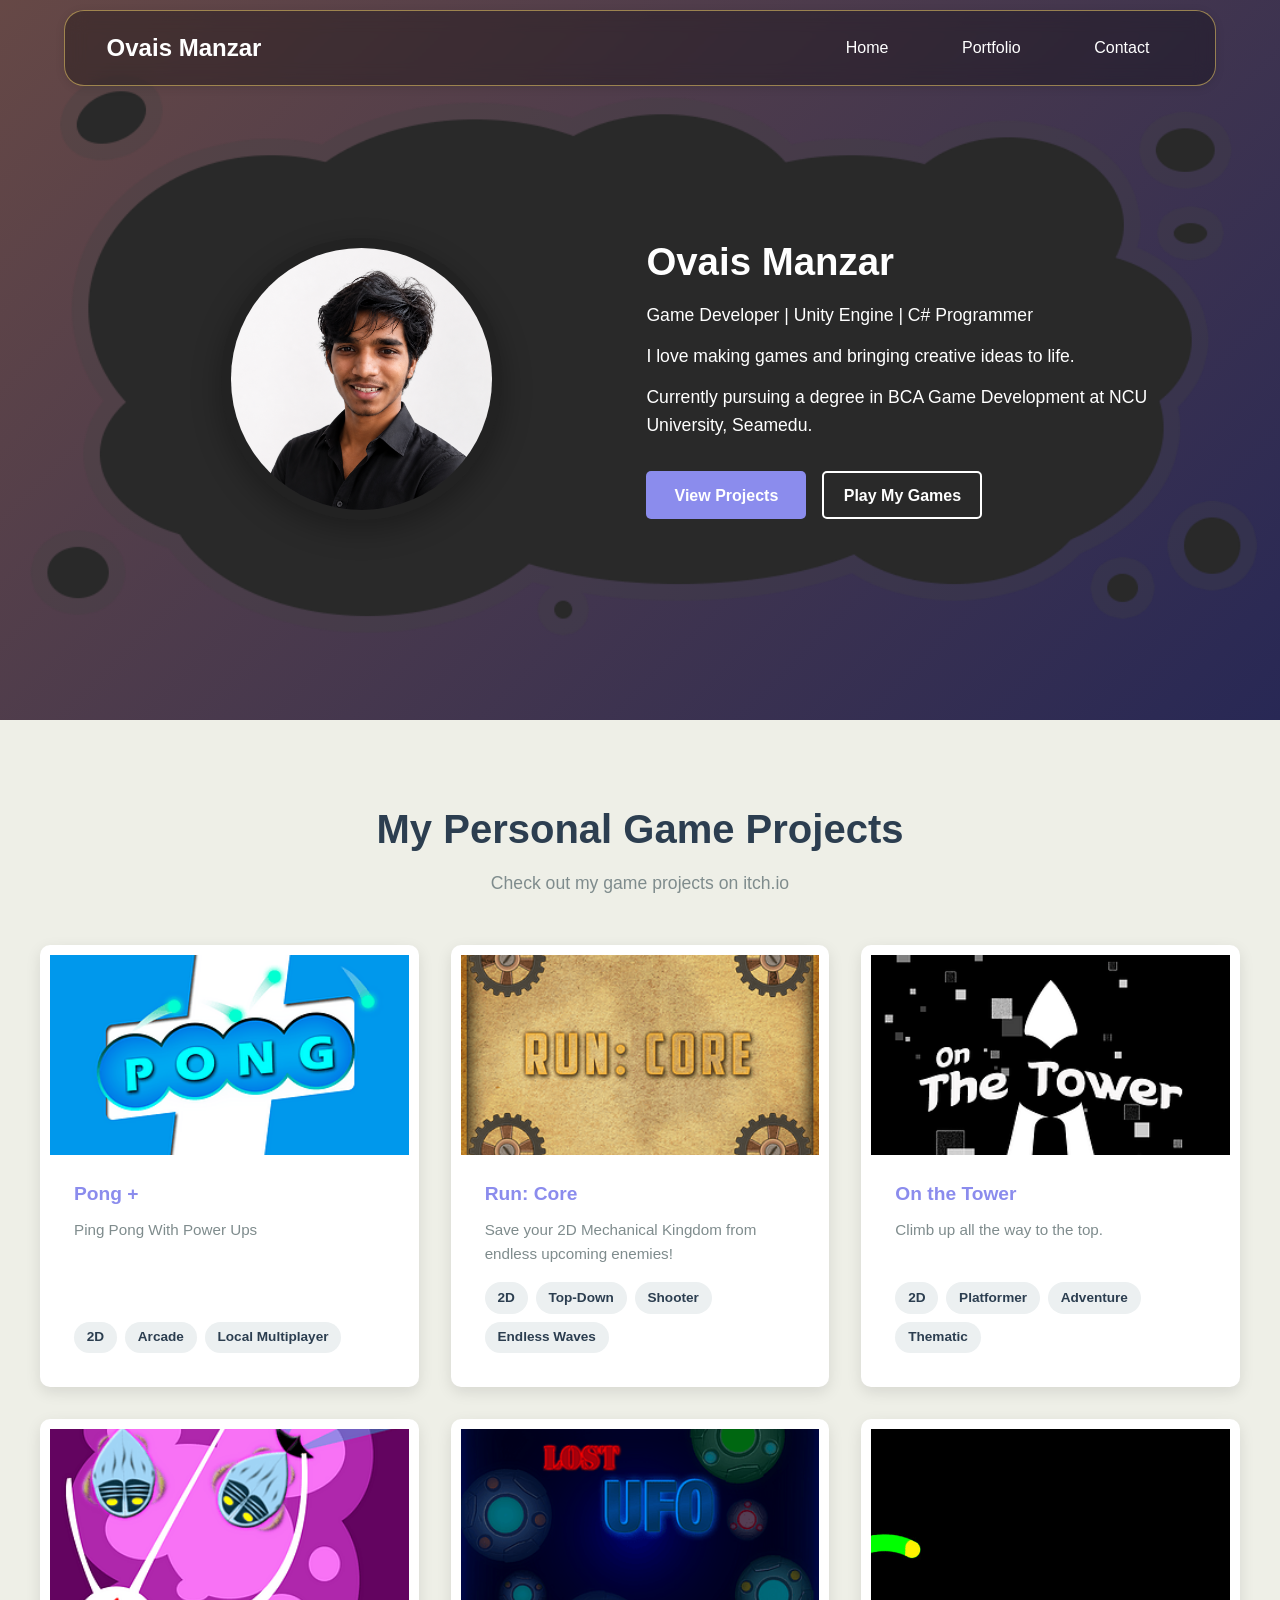
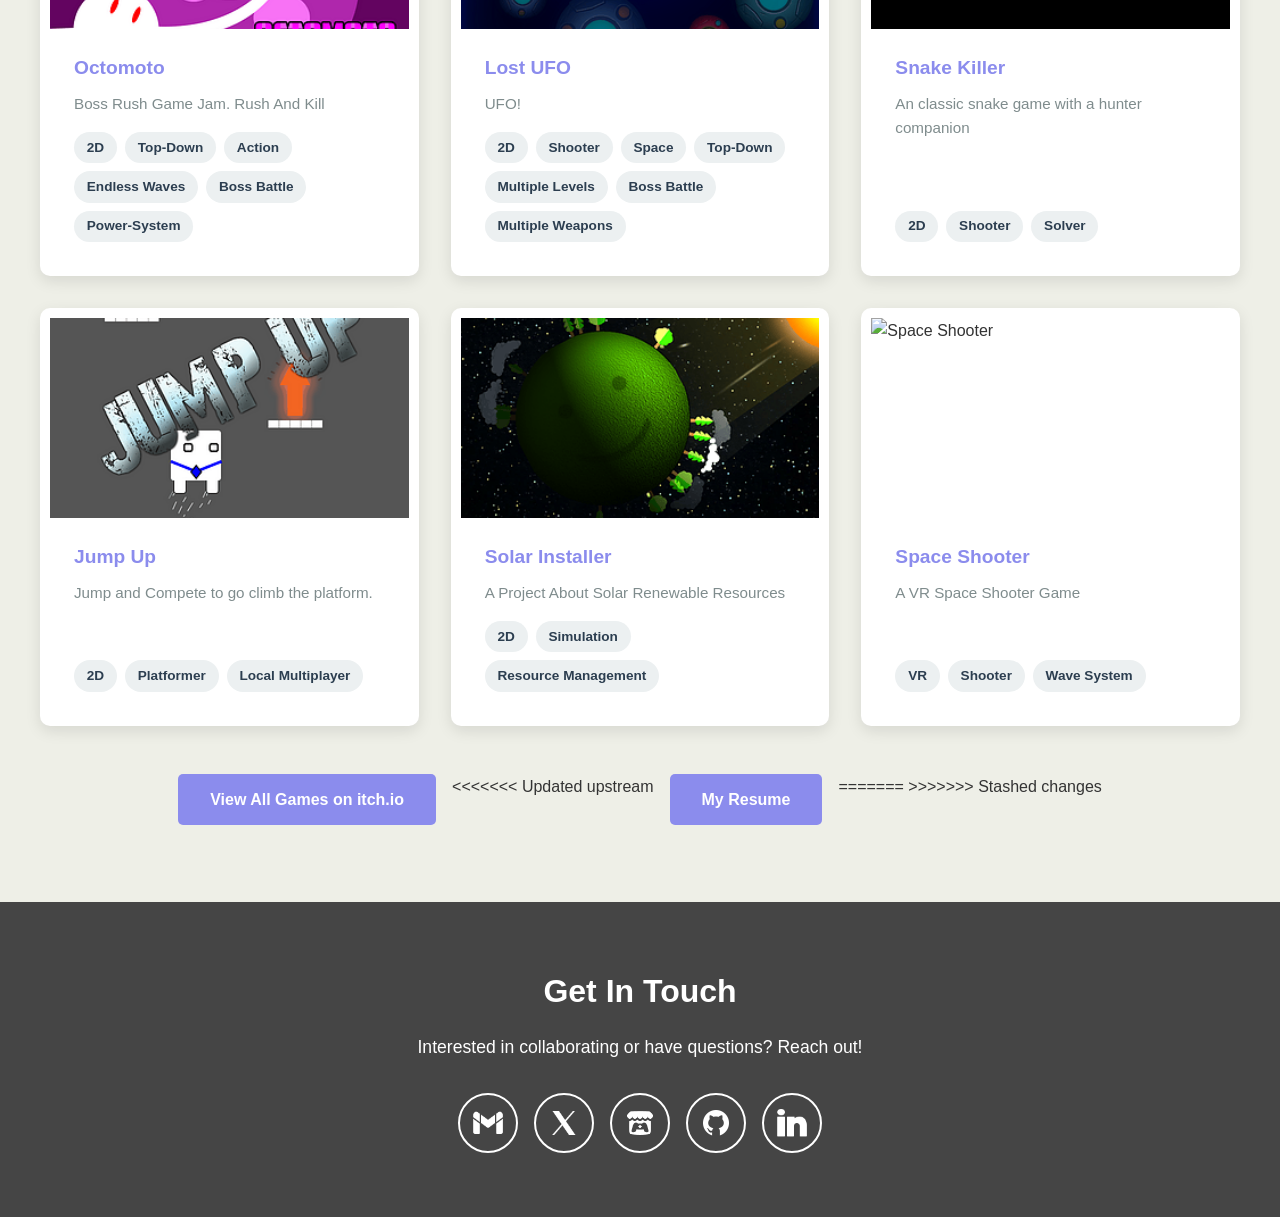
==== index.html @ 4d7078bf "Updated with september 2026" ====
<!DOCTYPE html>
<html lang="en">
<head>
    <meta charset="UTF-8">
    <meta name="viewport" content="width=device-width, initial-scale=1.0">
    <link rel="icon" type="image/x-icon" href="src/images/owl.png">
    <title>Ovais Portfolio</title>
    <link rel="stylesheet" href="src/css/style.css">
</head>
<body>
    <!-- Navigation Bar -->
    <nav class="navbar">
        <div class="navbar-container">
            <div class="logo">Ovais Manzar</div>
            <button class="hamburger" id="hamburger">
                <span></span>
                <span></span>
                <span></span>
            </button>
            <ul class="nav-menu" id="nav-menu">
                <li><a href="#hero">Home</a></li>
                <!-- <li><a href="#intro">About</a></li> -->
                <li><a href="#portfolio">Portfolio</a></li>
                <li><a href="#contact">Contact</a></li>
            </ul>
        </div>
    </nav>

    <!-- Intro Section -->
    <section id="hero" class="hero-section">
        <img src="src/images/backdrops/2.png" alt="Backdrop" class="hero-backdrop">
        <div class="intro-container">
            <div class="intro-image">
                <img src="src/images/others/ProfilePic2.png" alt="Profile Picture" width="300">
            </div>
            <div class="intro-text">
                <h1>Ovais Manzar</h1>
                    <p class="tagline">Game Developer | Unity Engine | C# Programmer</p>
                    <p>I love making games and bringing creative ideas to life.</p>
                    <p>Currently pursuing a degree in BCA Game Development at NCU University, Seamedu.</p>
                <div class="intro-buttons">
                    <a href="#portfolio" class="btn btn-primary btn-hero">View Projects</a>
                    <a href="https://blazing-game.itch.io" target="_blank" class="btn btn-secondary btn-hero">Play My Games</a>
                </div>
            </div>
        </div>
    </section>

    <!-- About Section -->
    <!-- <section id="about" class="about-section">
        <div class="about-container">
            <h2>About Me</h2>
            <p>I'm a passionate game developer with experience in Unity and C#. I enjoy creating engaging and immersive gaming experiences.</p>
        </div>
    </section> -->

    <!-- Portfolio Section -->
    <section id="portfolio" class="portfolio-section">
        <div class="portfolio-container">
            <h2>My Personal Game Projects</h2>
            <p class="portfolio-subtitle">Check out my game projects on itch.io</p>
            
            <div id="portfolio-grid" class="portfolio-grid">
                <!-- Portfolio cards will be generated by JavaScript -->
            </div>

            <div class="view-all">
                <a href="https://blazing-game.itch.io/" target="_blank" class="btn btn-primary">View All Games on itch.io</a>
<<<<<<< Updated upstream
                <a href="https://drive.google.com/uc?export=download&id=1qdZr6UEJ5san4zk3KkiTt652i65m56hF" target="_blank" class="btn btn-primary">My Resume</a>
                
=======
                <!-- <a href="https://drive.google.com/uc?export=download&id=1DZoHVmeKfsEAfbTCEkDFeS_1LPFz-hN0" target="_blank" class="btn btn-primary">My Resume</a> -->
                <!-- seriouse looking one: 1ZGjF4VwL-lo8ov6px4cC5XmLKixn3Hpw -->
                <!-- previous chill guy image: 1qdZr6UEJ5san4zk3KkiTt652i65m56hF -->
                 <!-- https://drive.google.com/file/d/1DZoHVmeKfsEAfbTCEkDFeS_1LPFz-hN0/view?usp=sharing -->
>>>>>>> Stashed changes
            </div>
           
        </div>
    </section>

    <!-- Contact Section -->
    <section id="contact" class="contact-section">
        <div class="contact-container">
            <h2>Get In Touch</h2>
            <p>Interested in collaborating or have questions? Reach out!</p>
            <div class="contact-links">
                <a href="mailto:ompwbd001@gmail.com" class="contact-btn">
                    <img src="src/images/icons/gmail-logo.png" alt="Email" class="contact-icon">
                </a>
                <a href="https://x.com/OvaisM26095" target="_blank" class="contact-btn">
                    <img src="src/images/icons/x-logo.png" alt="Twitter" class="contact-icon">
                </a>
                <a href="https://blazing-game.itch.io/" target="_blank" class="contact-btn">
                    <img src="src/images/icons/itchio-logo.png" alt="itch.io" class="contact-icon">
                </a>
                <a href="https://github.com/Ovais-Dev" target="_blank" class="contact-btn">
                    <img src="src/images/icons/github-logo.png" alt="GitHub" class="contact-icon">
                </a>
                <a href="https://www.linkedin.com/in/ovais-m-dev" target="_blank" class="contact-btn">
                    <img src="src/images/icons/linkedin-logo.png" alt="LinkedIn" class="contact-icon">
                </a>
            </div>
        </div>
    </section>

    <!-- Footer -->
    <!-- <footer class="footer">
        <p>&copy; 2026 My Portfolio. All rights reserved.</p>
    </footer> -->

    <script src="src/js/script.js"></script>
</body>
</html>
---- src/css/style.css ----
/* General Styles */
* {
    margin: 0;
    padding: 0;
    box-sizing: border-box;
}

html {
    scroll-behavior: smooth;
}

body {
    font-family: 'Segoe UI', Tahoma, Geneva, Verdana, sans-serif;
    line-height: 1.6;
    color: #333;
    background-color: #eeefe7;
    overflow-x: hidden;
}

/* Navbar */
.navbar {
    background-color: rgba(0, 0, 0, 0.3);
    backdrop-filter: blur(10px);
    padding: 0.75rem 1rem;
    position: fixed;
    top: 10px;
    width: clamp(280px, 90%, 1200px);
    left: 50%;
    transform: translateX(-50%);
    z-index: 100;
    border: 1px solid rgba(224, 191, 99, 0.596);
    border-radius: 20px;
    box-shadow: 0 2px 10px rgba(0, 0, 0, 0.1);
    transition: all 0.3s ease;
}

.navbar.light-mode {
    background-color: rgba(255, 255, 255, 0.2);
    border-color: rgba(0, 0, 0, 0.1);
}

.navbar.light-mode .logo,
.navbar.light-mode .nav-menu a {
    color: #000;
}

.navbar.light-mode .nav-menu a::after {
    background-color: #000000;
}

.navbar-container {
    max-width: 1200px;
    margin: 0 auto;
    display: flex;
    justify-content: space-between;
    align-items: center;
    padding: 0 clamp(0.5rem, 2vw, 2rem);
    gap: 1rem;
}

.logo {
    font-size: clamp(1.2rem, 3vw, 1.5rem);
    font-weight: bold;
    color: #fff;
    white-space: nowrap;
}

.nav-menu {
    display: flex;
    list-style: none;
    gap: clamp(0.5rem, 2vw, 2rem);
    flex-wrap: wrap;
    justify-content: flex-end;
    align-items: center;
}

.nav-menu a {
    color: #fff;
    text-decoration: none;
    transition: color 0.3s ease;
    font-weight: 500;
    padding: clamp(8px, 2vw, 12px) clamp(12px, 3vw, 24px);
    border-radius: 5px;
    font-size: clamp(0.85rem, 2vw, 1rem);
    min-height: 44px;
    display: flex;
    align-items: center;
    position: relative;
}

.nav-menu a::after {
    content: '';
    position: absolute;
    bottom: 0px;
    left: 50%;
    width: 0;
    height: 3px;
    background-color: #ffffff;
    transform: translateX(-50%);
    transition: width 0.3s ease;
}

.nav-menu a:hover::after {
    width: 100%;
}

/* Hamburger Menu */
.hamburger {
    display: none;
    flex-direction: column;
    cursor: pointer;
    border: none;
    background: none;
    padding: 0;
    gap: 6px;
    z-index: 101;
}

.hamburger span {
    width: 25px;
    height: 3px;
    background-color: #fff;
    border-radius: 3px;
    transition: all 0.3s ease;
}

.hamburger.active span:nth-child(1) {
    transform: rotate(45deg) translate(8px, 8px);
}

.hamburger.active span:nth-child(2) {
    opacity: 0;
}

.hamburger.active span:nth-child(3) {
    transform: rotate(-45deg) translate(7px, -7px);
}

/* Intro Section */
.hero-section {
    position: relative;
    height: clamp(600px, 80vh, 90vh);
    padding: clamp(1.5rem, 4vw, 3rem) 0;
    padding-top: clamp(5rem, 8vw, 8rem);
    background: linear-gradient(135deg, #2b0000b2 0%, #282855 100%);
    color: #fff;
    margin-top: 0;
    display: flex;
    align-items: center;
    justify-content: center;
}

.intro-container {
    position: relative;
    width: clamp(280px, 90%, 1200px);
    margin: 0 auto;
    margin-bottom: 1rem;
    display: flex;
    align-items: center;
    justify-content: space-between;
    gap: clamp(0.2rem, 1vw, 3rem);
    padding: 0 clamp(0.5rem, 2vw, 2rem);
}

.hero-backdrop {
    position: absolute;
    top: 0;
    left: 0;
    height: 100%;
    width: 100%;
    object-fit: contain;
    object-position: center;
    opacity: 1;
    z-index: 0;
    display: none;
}

.intro-image {
    position: relative;
    flex: 1;
    text-align: center;
    display: flex;
    justify-content: center;
    align-items: center;
    min-width: 0;
    
}

.intro-image img {
    width: 100%;
    aspect-ratio: 1;
    max-width: clamp(250px, 22vw, 400px);
    border-radius: 50%;
    border: clamp(5px, 2vw, 10px) solid rgba(29, 29, 29, 0.5);
    box-shadow: 0 10px 30px rgba(0, 0, 0, 0.3);
    object-fit: cover;
    object-position: center;
    
    z-index: 1;
}

.intro-text {
    flex: 1;
    position: relative;
    z-index: 1;
    min-width: 0;
}

.intro-text h1 {
    font-size: clamp(0.5rem, 3vw, 2.5rem);
    margin-bottom: clamp(0.5rem, 2vw, 1rem);
    line-height: 1.2;
}

.intro-text p {
    font-size: clamp(0.2rem, 1.5vw, 1.1rem);
    margin-bottom: clamp(0.5rem, 1vw, 1rem);
    line-height: 1.6;
}

.intro-buttons {
    display: flex;
    gap: clamp(0.5rem, 2vw, 1rem);
    margin-top: clamp(1.5rem, 4vw, 2rem);
    flex-wrap: wrap;
}

/* Buttons */
.btn {
    display: inline-block;
    padding: clamp(0.5rem, 1.5vw, 0.8rem) clamp(0.75rem, 3vw, 2rem);
    border-radius: 5px;
    text-decoration: none;
    font-weight: 600;
    transition: all 0.3s ease;
    cursor: pointer;
    border: none;
    font-size: clamp(0.75rem, 2vw, 1rem);
    min-height: 10px;
    display: inline-flex;
    align-items: center;
    justify-content: center;
    white-space: nowrap;
}
.btn-primary {
    background-color: #8B8CED;
    color: #fff;
}
.btn-hero{
    width: clamp(2rem, 15vw, 10rem);
        height: clamp(1rem, 4vw, 3rem);
}

.btn-primary:hover {
    background-color: #fff;
    color: #000000;
    transform: translateY(-2px);
    box-shadow: 0 5px 15px rgba(255, 135, 239, 0.4);
}

.btn-secondary {
    background-color: transparent;
    color: #fff;
    border: 2px solid #fff;
}

.btn-secondary:hover {
    background-color: #fff;
    color: #8B8CED;
    transform: translateY(-2px);
    box-shadow: 0 5px 15px rgba(255, 135, 239, 0.4);
}
/* About Section */
.about-section {
    padding: clamp(2rem, 5vw, 4rem) clamp(1rem, 2vw, 2rem);
    background-color: #fff;
    color: #333;
    text-align: center;
}

.about-container {
    max-width: 800px;
    margin: 0 auto;
}

.about-section h2 {
    font-size: clamp(1.5rem, 4vw, 2rem);
    margin-bottom: clamp(0.75rem, 2vw, 1rem);
}

.about-section p {
    font-size: clamp(1rem, 2.5vw, 1.1rem);
    line-height: 1.8;
}

/* Portfolio Section */
.portfolio-section {
    padding: clamp(3rem, 6vw, 6rem) clamp(1rem, 2vw, 2rem);
}

.portfolio-container {
    max-width: 1200px;
    margin: 0 auto;
}

.portfolio-section h2 {
    font-size: clamp(1.3rem, 5vw, 2.5rem);
    text-align: center;
    margin-bottom: clamp(0.25rem, 1vw, 0.5rem);
    color: #2c3e50;
}

.portfolio-subtitle {
    text-align: center;
    color: #7f8c8d;
    font-size: clamp(0.75rem, 2.5vw, 1.1rem);
    margin-bottom: clamp(1.5rem, 4vw, 3rem);
}

.portfolio-grid {
    display: grid;
    grid-template-columns: repeat(auto-fit, minmax(clamp(250px, 80vw, 280px), 1fr));
    gap: clamp(1rem, 3vw, 2rem);
    margin-bottom: clamp(1.5rem, 4vw, 3rem);
}

.portfolio-card {
    background-color: #ffffff;
    border-radius: 10px;
    overflow: hidden;
    box-shadow: 0 5px 15px rgba(0, 0, 0, 0.1);
    transition: all 0.3s ease;
    border: clamp(5px, 1.5vw, 10px) solid rgba(255, 255, 255, 0.5);
    display: flex;
    flex-direction: column;
    text-decoration: none;
    color: inherit;
    cursor: pointer;
}

.portfolio-card:hover {
    transform: translateY(-10px);
    box-shadow: 0 15px 30px rgba(0, 0, 0, 0.2);
}

.card-image {
    width: 100%;
    height: clamp(150px, 40vw, 200px);
    overflow: hidden;
}

.card-image img {
    width: 100%;
    height: 100%;
    object-fit: cover;
    transition: transform 0.3s ease;
}

.portfolio-card:hover .card-image img {
    transform: scale(1.1);
}

.card-content {
    padding: clamp(1rem, 2.5vw, 1.5rem);
    flex: 1;
    display: flex;
    flex-direction: column;
}

.card-content h3 {
    margin-bottom: clamp(0.3rem, 1vw, 0.5rem);
    font-size: clamp(0.85rem, 2.5vw, 1.2rem);
    color: #8b8ced;
}

.card-content a {
    color: inherit;
    text-decoration: none;
    font-weight: bold;
    transition: color 0.3s ease;
}

.card-content a:hover {
    color: inherit;
}

.card-content p {
    color: #7f8c8d;
    font-size: clamp(0.65rem, 2vw, 0.95rem);
    margin-bottom: clamp(0.5rem, 1.5vw, 1rem);
    flex: 1;
}

.tags-container {
    display: flex;
    flex-wrap: wrap;
    gap: clamp(0.3rem, 0.75vw, 0.5rem);
}

.game-tag {
    display: inline-block;
    background-color: #ecf0f1;
    color: #2c3e50;
    padding: clamp(0.2rem, 0.5vw, 0.3rem) clamp(0.5rem, 1.5vw, 0.8rem);
    border-radius: 20px;
    font-size: clamp(0.75rem, 1.5vw, 0.85rem);
    font-weight: 600;
    white-space: nowrap;
}

.view-all {
    text-align: center;
    display: flex;
    gap: clamp(0.5rem, 2vw, 1rem);
    justify-content: center;
    flex-wrap: wrap;
}

/* Contact Section */
.contact-section {
    padding: clamp(2rem, 5vw, 4rem) clamp(1rem, 2vw, 2rem);
    background-color: #454545;
    color: #fff;
    text-align: center;
}

.contact-container {
    max-width: 800px;
    margin: 0 auto;
}

.contact-section h2 {
    font-size: clamp(1.2rem, 4vw, 2rem);
    margin-bottom: clamp(0.75rem, 2vw, 1rem);
}

.contact-section p {
    font-size: clamp(0.8rem, 2.5vw, 1.1rem);
    margin-bottom: clamp(1rem, 3vw, 2rem);
}

.contact-links {
    display: flex;
    justify-content: center;
    gap: clamp(0.75rem, 2vw, 1rem);
    flex-wrap: wrap;
}

.contact-btn {
    display: inline-flex;
    align-items: center;
    justify-content: center;
    width: clamp(50px, 12vw, 60px);
    height: clamp(50px, 12vw, 60px);
    background-color: transparent;
    border: 2px solid #fff;
    color: #fff;
    text-decoration: none;
    border-radius: 50%;
    font-weight: 600;
    transition: all 0.3s ease;
    min-width: 50px;
    min-height: 50px;
}

.contact-icon {
    width: clamp(24px, 6vw, 32px);
    height: clamp(24px, 6vw, 32px);
    filter: brightness(0) saturate(100%) invert(1);
}

.contact-btn:hover {
    background-color: #fff;
    transform: translateY(-2px);
    box-shadow: 0 5px 15px rgba(255, 255, 255, 0.4);
}

.contact-btn:hover .contact-icon {
    filter: brightness(0) saturate(100%);
}

/* Footer */
.footer {
    background-color: #1a252f;
    color: #95a5a6;
    text-align: center;
    padding: clamp(1.5rem, 3vw, 2rem);
    font-size: clamp(0.8rem, 1.5vw, 0.9rem);
}

/* Responsive Design - Mobile First Approach */

/* Extra Small Devices (320px - 479px) */
@media (max-width: 479px) {
    .navbar {
        top: 5px;
    }

    .hamburger {
        display: flex;
    }

    .nav-menu {
        display: none;
        position: fixed;
        left: 0;
        top: 0;
        width: 100%;
        height: 50vh;
        background-color: rgba(0, 0, 0, 0.4);
        backdrop-filter: blur(10px);
        flex-direction: column;
        gap: 0;
        padding: 80px 1rem 80px 1rem;
        transform: translateX(-120%);
        transition: transform 0.3s ease;
        z-index: 100;
        list-style: none;
        justify-content: flex-start;
        overflow-y: auto;

         backdrop-filter: blur(10px);
        border-radius: 30px;
        box-shadow: 0px 0px 15px rgba(255, 255, 255, 0.5);
    }

    .nav-menu.active {
        display: flex;
        transform: translateX(0);
    }

    .nav-menu li {
        margin: 0.5rem 0;
    }

    .nav-menu a {
        padding: 1rem 1.5rem;
        font-size: 1.1rem;
        border-radius: 5px;
        border-bottom: none;
        min-height: auto;
        display: block;
        color: #fff;
    }

    .nav-menu a::after {
        content: '';
        position: absolute;
        bottom: -2px;
        left: 1.5rem;
        width: 0;
        height: 2px;
        background-color: #8B8CED;
        transform: none;
        transition: width 0.3s ease;
    }

    /* .nav-menu a:hover {
        background-color: rgba(139, 140, 237, 0.1);
    } */
    
   .navbar.light-mode .hamburger span {
        background-color: #000000;
    }
    
    .navbar.light-mode .nav-menu{
        backdrop-filter: blur(10px);

        background-color: rgba(255, 255, 255, 0.4);
        border-color: rgba(255, 255, 255, 0.1);

        border-radius: 30px;
        box-shadow: 0px 0px 15px rgba(0, 0, 0, 0.5);
    }

    .navbar.light-mode .log{
        color: #000000;
    }
    .navbar.light-mode .nav-menu a {
        color: white;
    }

    .navbar.light-mode .nav-menu a::after {
        background-color: #ffffff;
    }

    .intro-container {
        flex-direction: column;
        gap: 1rem;
        padding: 1rem 0;
    }

    .intro-image img {
        width: clamp(20vw, 60vw, 70vw);
    }

    .intro-text h1 {
        margin-top: 1rem;
    }

    .intro-buttons {
        flex-direction: column;
        gap: 0.75rem;
        width: 100%;
    }
    .intro-text h1 {
        font-size: clamp(2rem, 10vw, 15rem);
        margin-bottom: clamp(0.5rem, 2vw, 1rem);
        line-height: 1.2;
    }

    .intro-text p {
        font-size: clamp(1.25rem, 3vw, 3rem);
        margin-bottom: clamp(0.5rem, 2vw, 2rem);
        line-height: 1.6;
    }

    .btn {
        width: 100%;
    }
    .btn-hero{
        width: clamp(8rem, 90vw, 50vw);
        height: clamp(2.5rem, 5vh, 20vh);
        font-size: medium;
    }
    .portfolio-grid {
        grid-template-columns: 1fr;
        gap: 1rem;
    }

    .contact-links {
        gap: 0.5rem;
    }

    .view-all {
        flex-direction: column;
        gap: 0.5rem;
    }

    .view-all .btn {
        width: 100%;
    }
}

/* Small Devices (480px - 767px) */
@media (min-width: 480px) and (max-width: 767px) {
    .hamburger {
        display: flex;
    }

   

    .nav-menu {
        display: none;
        position: fixed;
        left: 0;
        top: 0;
        width: 100%;
        height: 98vh;
        background-color: rgba(0, 0, 0, 0.5);
        backdrop-filter: blur(10px);
        flex-direction: column;
        gap: 0;
        padding: 80px 1rem 2rem 1rem;
        transform: translateX(-100%);
        transition: transform 0.3s ease;
        z-index: 100;
        list-style: none;
        justify-content: flex-start;
        overflow-y: auto;

         backdrop-filter: blur(10px);
        border-radius: 30px;
        box-shadow: 0px 0px 15px rgba(255, 255, 255, 0.5);
    }

    .nav-menu.active {
        display: block;
        transform: translateX(0);
    }

    .nav-menu li {
        margin: 0.5rem 0;
    }

    .nav-menu a {
        padding: 1.2rem 1.5rem;
        font-size: 1.1rem;
        border-radius: 5px;
        border-bottom: none;
        min-height: auto;
        display: block;
        color: #fff;
    }

    .nav-menu a::after {
        content: '';
        position: absolute;
        bottom: -2px;
        left: 1.5rem;
        width: 0;
        height: 2px;
        background-color: #8B8CED;
        transform: none;
        transition: width 0.3s ease;
    }

    /* .nav-menu a:hover {
        background-color: rgba(139, 140, 237, 0.1);
    } */
    .navbar.light-mode .hamburger span {
        background-color: #000000;
    }
    .navbar.light-mode .nav-menu{
        backdrop-filter: blur(10px);
        background-color: rgba(255, 255, 255, 0.4);
        border-color: rgba(255, 255, 255, 0.1);

        border-radius: 30px;
        box-shadow: 0px 0px 15px rgba(0, 0, 0, 0.5);
    }

    .navbar.light-mode .logo{
        color: #000000;
    }
    .navbar.light-mode .nav-menu a {
        color: rgb(0, 0, 0);
    }
    .navbar.light-mode .nav-menu a::after {
        background-color: #000000;
    }
    .intro-text h1 {
        font-size: clamp(2rem, 8vw, 10rem);
        margin-bottom: clamp(0.5rem, 2vw, 1rem);
        line-height: 1.2;
    }

    .intro-text p {
        font-size: clamp(1.25rem, 3vw, 3rem);
        margin-bottom: clamp(0.5rem, 2vw, 2rem);
        line-height: 1.6;
    }
    .hero-section {
        min-height: 75vh;
    }
    
    .intro-container {
        flex-direction: column;
        gap: 1.5rem;
    }

    .intro-image img {
        width: clamp(20vw, 60vw, 70vw);
        aspect-ratio: 1;
    }

    .intro-buttons {
        flex-direction: column;
        width: 100%;
    }

    .btn {
        width: 100%;
    }

    .btn-hero{
        width: clamp(8rem, 10vw, 10rem);
        height: clamp(2.5rem, 5vw, 5rem);
    }
    .portfolio-grid {
        grid-template-columns: 1fr;
        gap: 1.5rem;
    }

    .contact-links {
        flex-direction: column;
    }

    .contact-btn {
        width: 100%;
        border-radius: 5px;
    }

    .view-all {
        flex-direction: column;
        gap: 0.75rem;
    }

    .view-all .btn {
        width: 100%;
    }
}

/* Tablets (768px - 1023px) */
@media (min-width: 768px) and (max-width: 1023px) {
    .hero-backdrop {
        display: block;
    }

    .intro-container {
        gap: 2rem;
    }

    .portfolio-grid {
        grid-template-columns: repeat(2, 1fr);
    }

    .intro-buttons {
        flex-direction: column;
        width: 100%;
    }

    .btn {
        width: 100%;
    }
    .btn-hero{
        width: clamp(8rem, 10vw, 10rem);
        height: clamp(2.5rem, 5vw, 5rem);
    }
    .contact-links {
        flex-wrap: wrap;
    }

    .view-all {
        flex-direction: column;
        gap: 0.75rem;
    }

    .view-all .btn {
        width: auto;
        min-width: 200px;
    }
}

/* Desktops and Large Screens (1024px+) */
@media (min-width: 1024px) {
    .hero-backdrop {
        display: block;
    }

    .intro-buttons {
        flex-direction: row;
    }

    .portfolio-grid {
        grid-template-columns: repeat(3, 1fr);
    }

    .view-all {
        flex-direction: row;
    }

    .contact-links {
        gap: 1rem;
    }
}
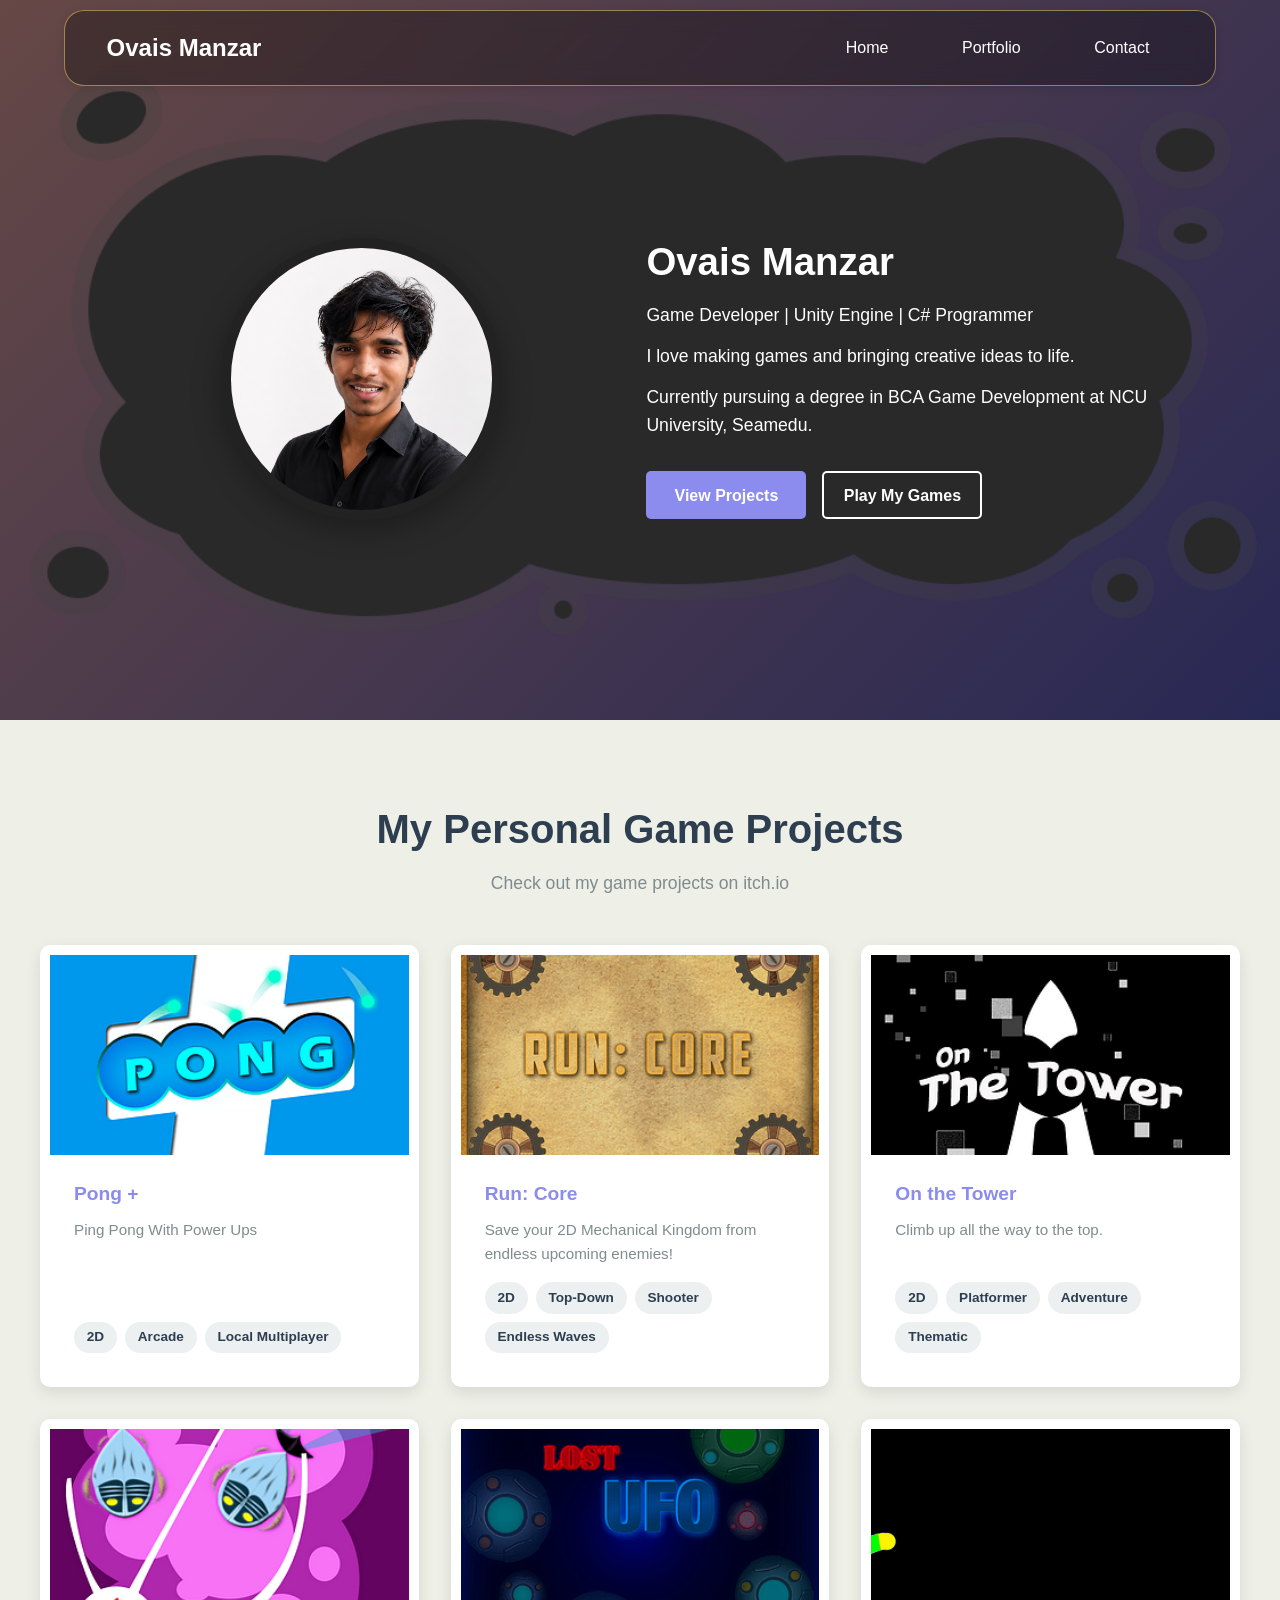
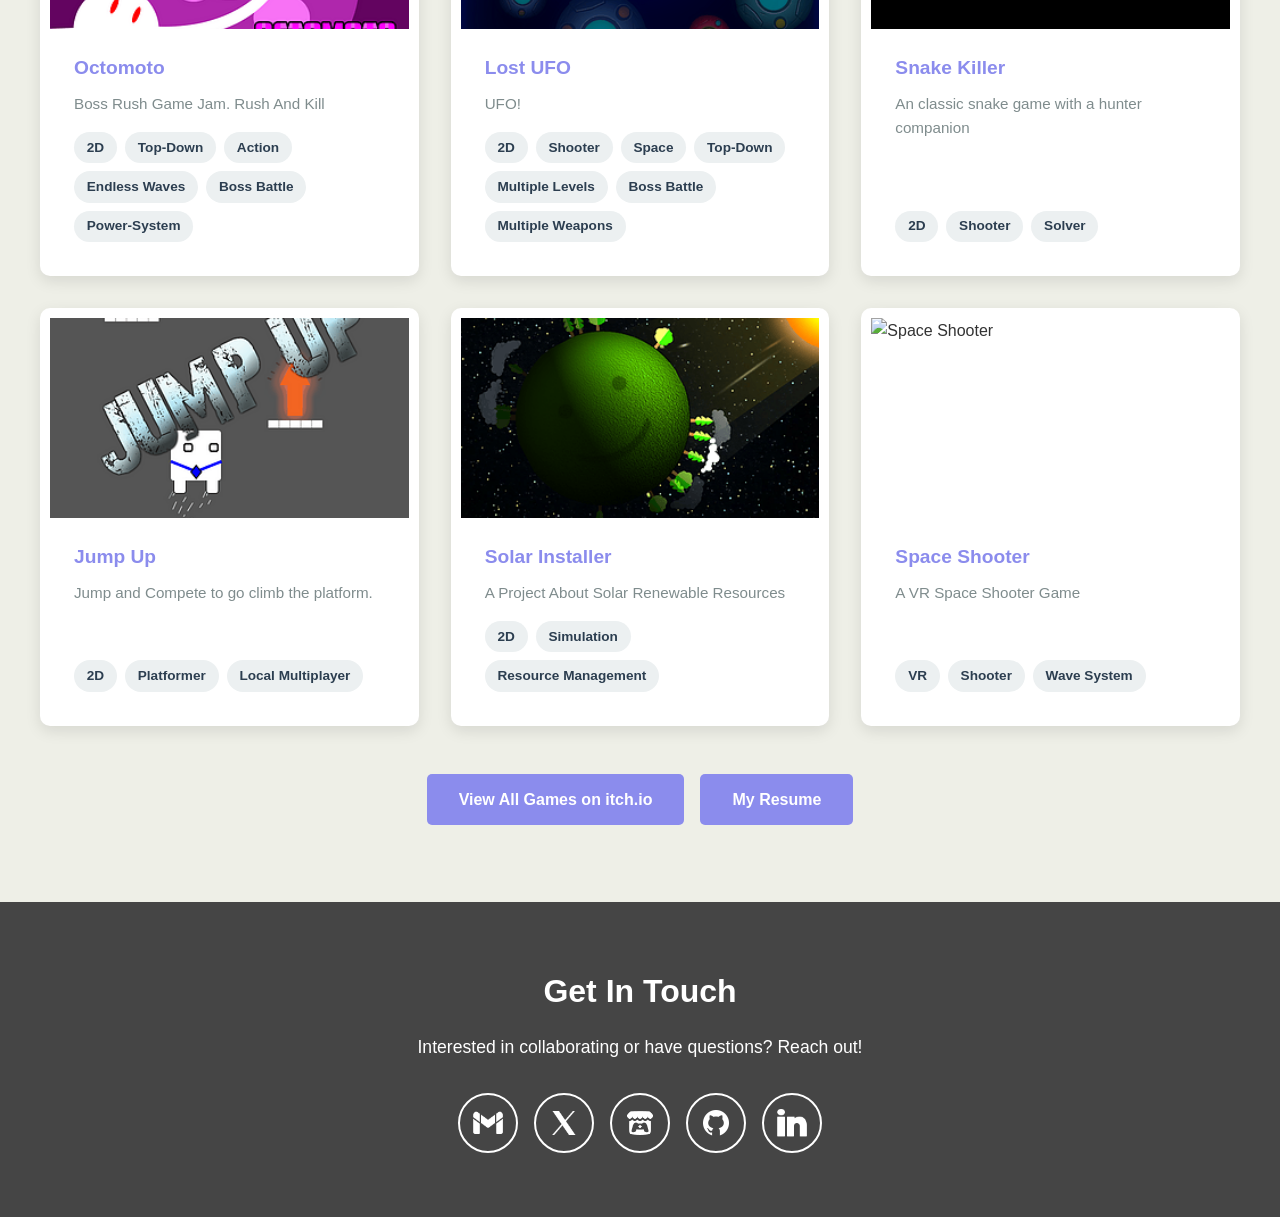
==== commit 0858e2cf: "Bug fixed" ====
--- a/index.html
+++ b/index.html
@@ -66,15 +66,8 @@
 
             <div class="view-all">
                 <a href="https://blazing-game.itch.io/" target="_blank" class="btn btn-primary">View All Games on itch.io</a>
-<<<<<<< Updated upstream
                 <a href="https://drive.google.com/uc?export=download&id=1qdZr6UEJ5san4zk3KkiTt652i65m56hF" target="_blank" class="btn btn-primary">My Resume</a>
                 
-=======
-                <!-- <a href="https://drive.google.com/uc?export=download&id=1DZoHVmeKfsEAfbTCEkDFeS_1LPFz-hN0" target="_blank" class="btn btn-primary">My Resume</a> -->
-                <!-- seriouse looking one: 1ZGjF4VwL-lo8ov6px4cC5XmLKixn3Hpw -->
-                <!-- previous chill guy image: 1qdZr6UEJ5san4zk3KkiTt652i65m56hF -->
-                 <!-- https://drive.google.com/file/d/1DZoHVmeKfsEAfbTCEkDFeS_1LPFz-hN0/view?usp=sharing -->
->>>>>>> Stashed changes
             </div>
            
         </div>
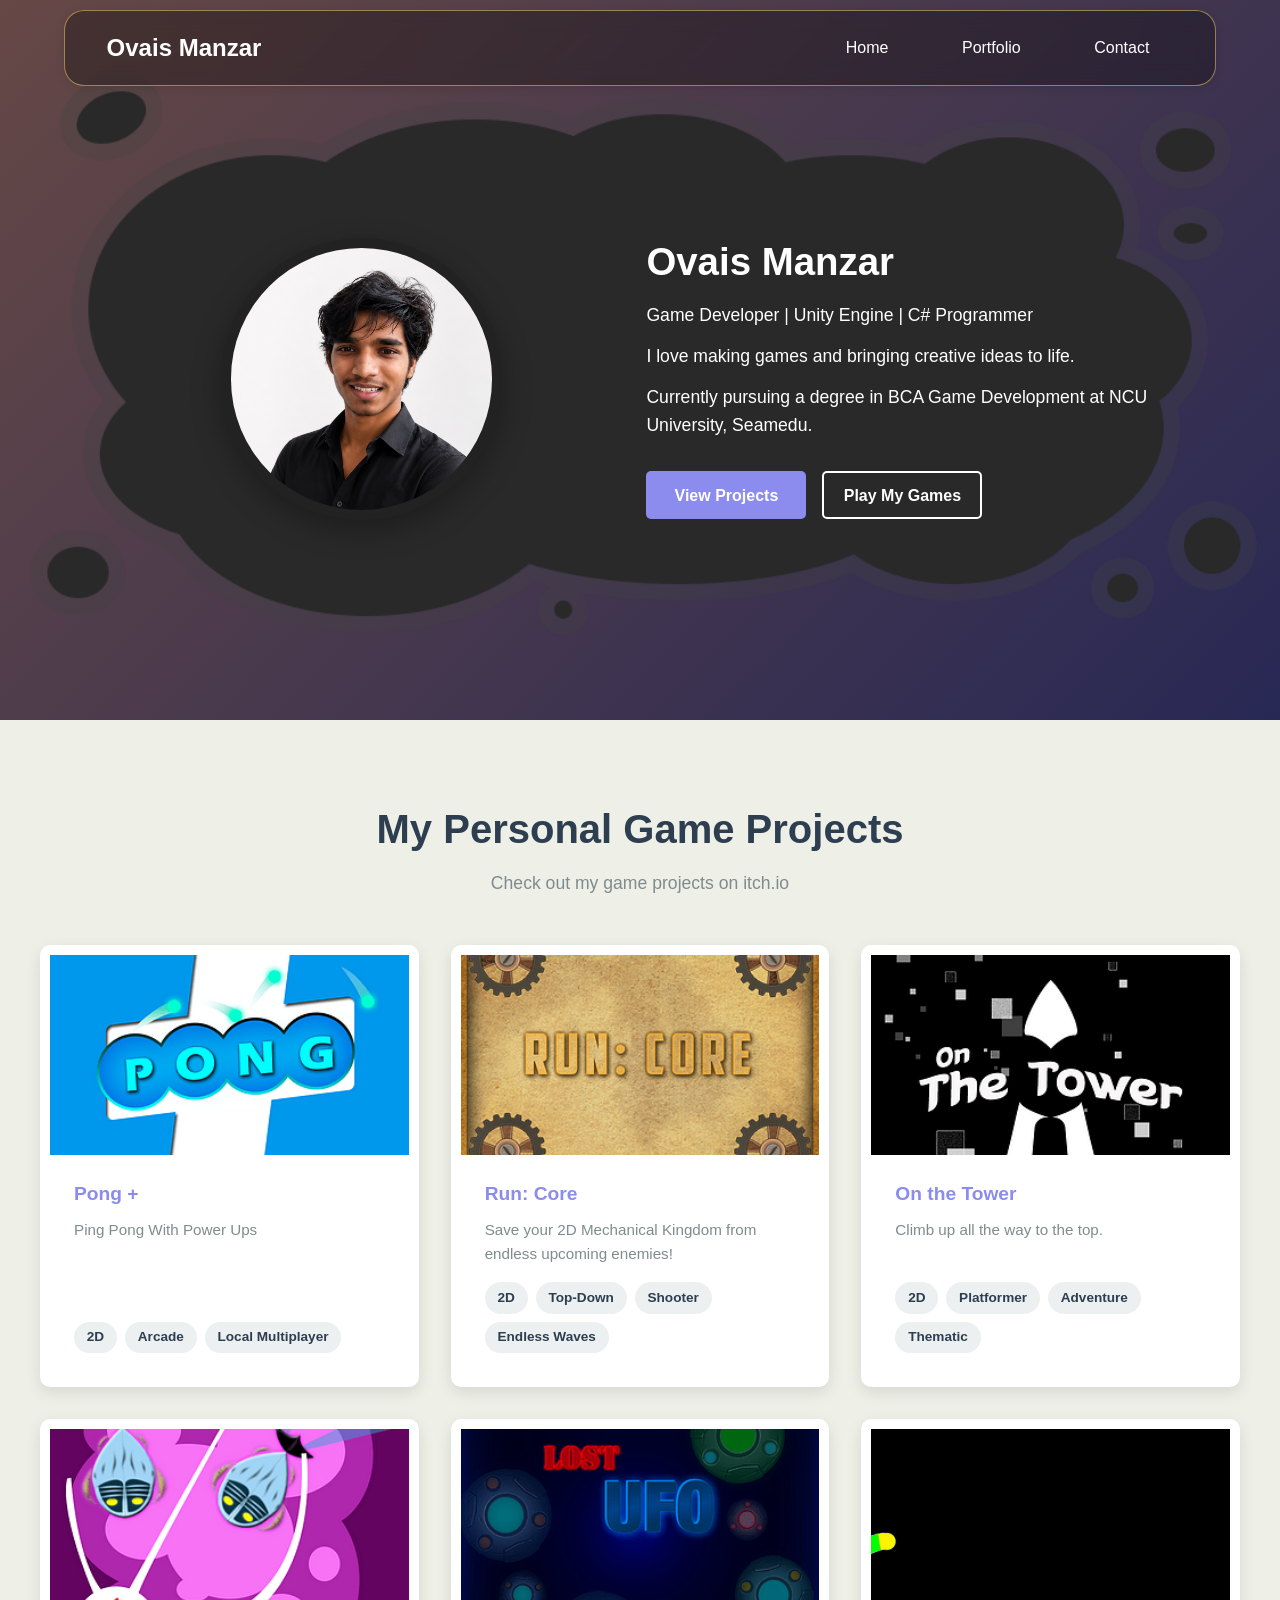
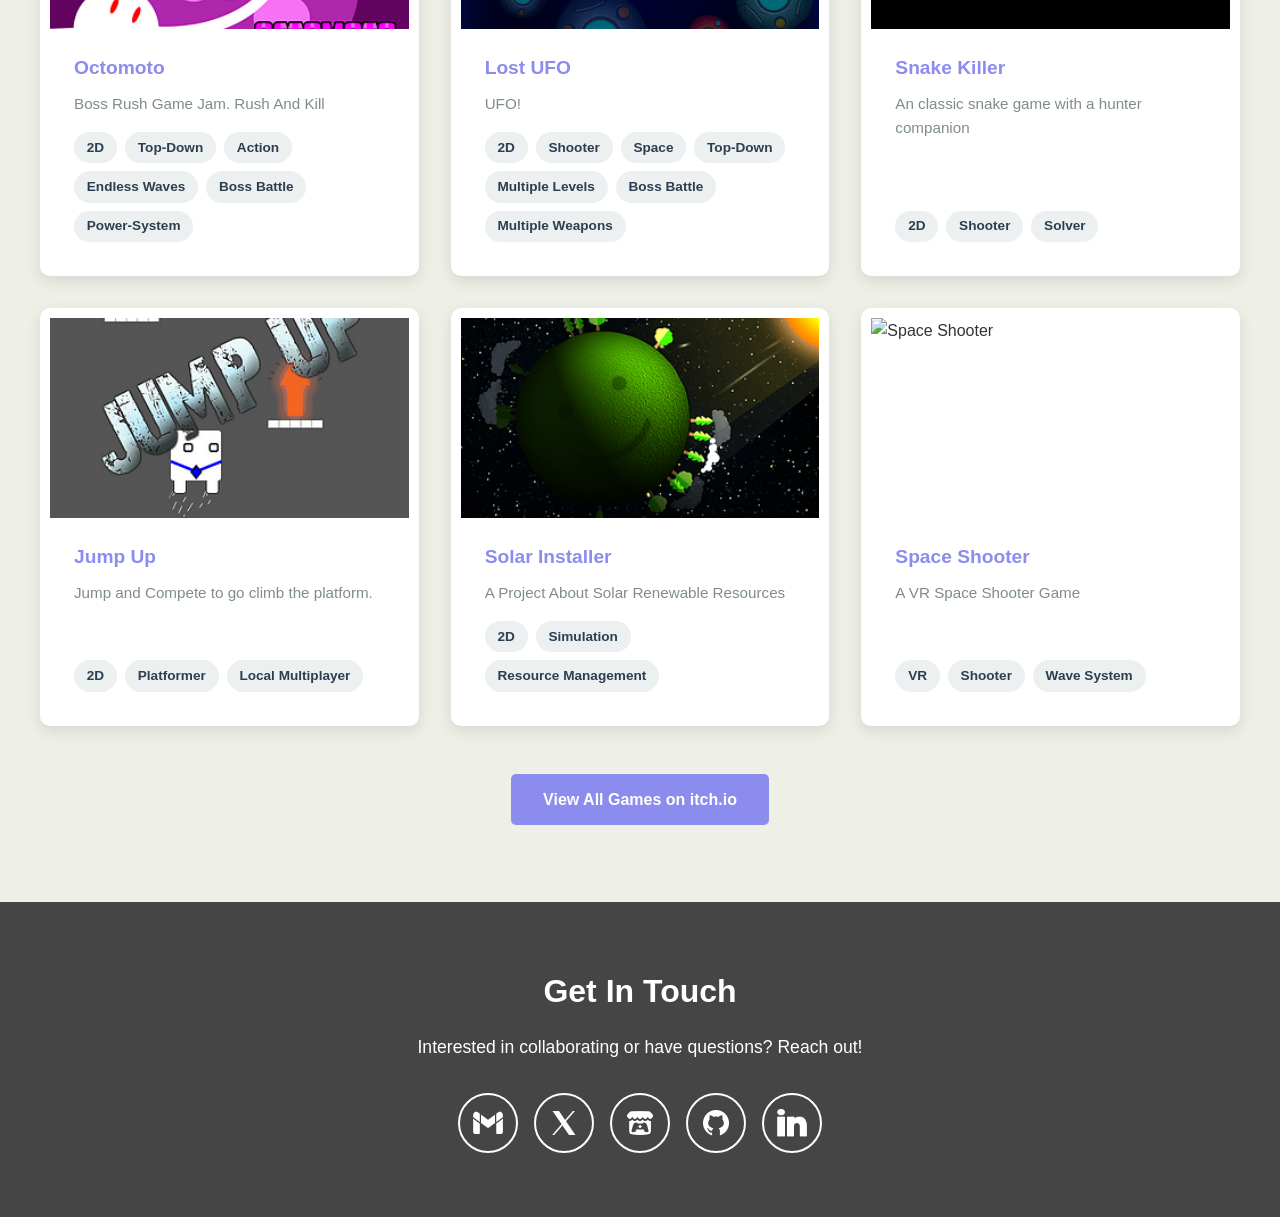
==== commit 132b72e6: "Applied basic changes" ====
--- a/index.html
+++ b/index.html
@@ -66,7 +66,7 @@
 
             <div class="view-all">
                 <a href="https://blazing-game.itch.io/" target="_blank" class="btn btn-primary">View All Games on itch.io</a>
-                <a href="https://drive.google.com/uc?export=download&id=1qdZr6UEJ5san4zk3KkiTt652i65m56hF" target="_blank" class="btn btn-primary">My Resume</a>
+                <!-- <a href="https://drive.google.com/uc?export=download&id=1qdZr6UEJ5san4zk3KkiTt652i65m56hF" target="_blank" class="btn btn-primary">My Resume</a> -->
                 
             </div>
            
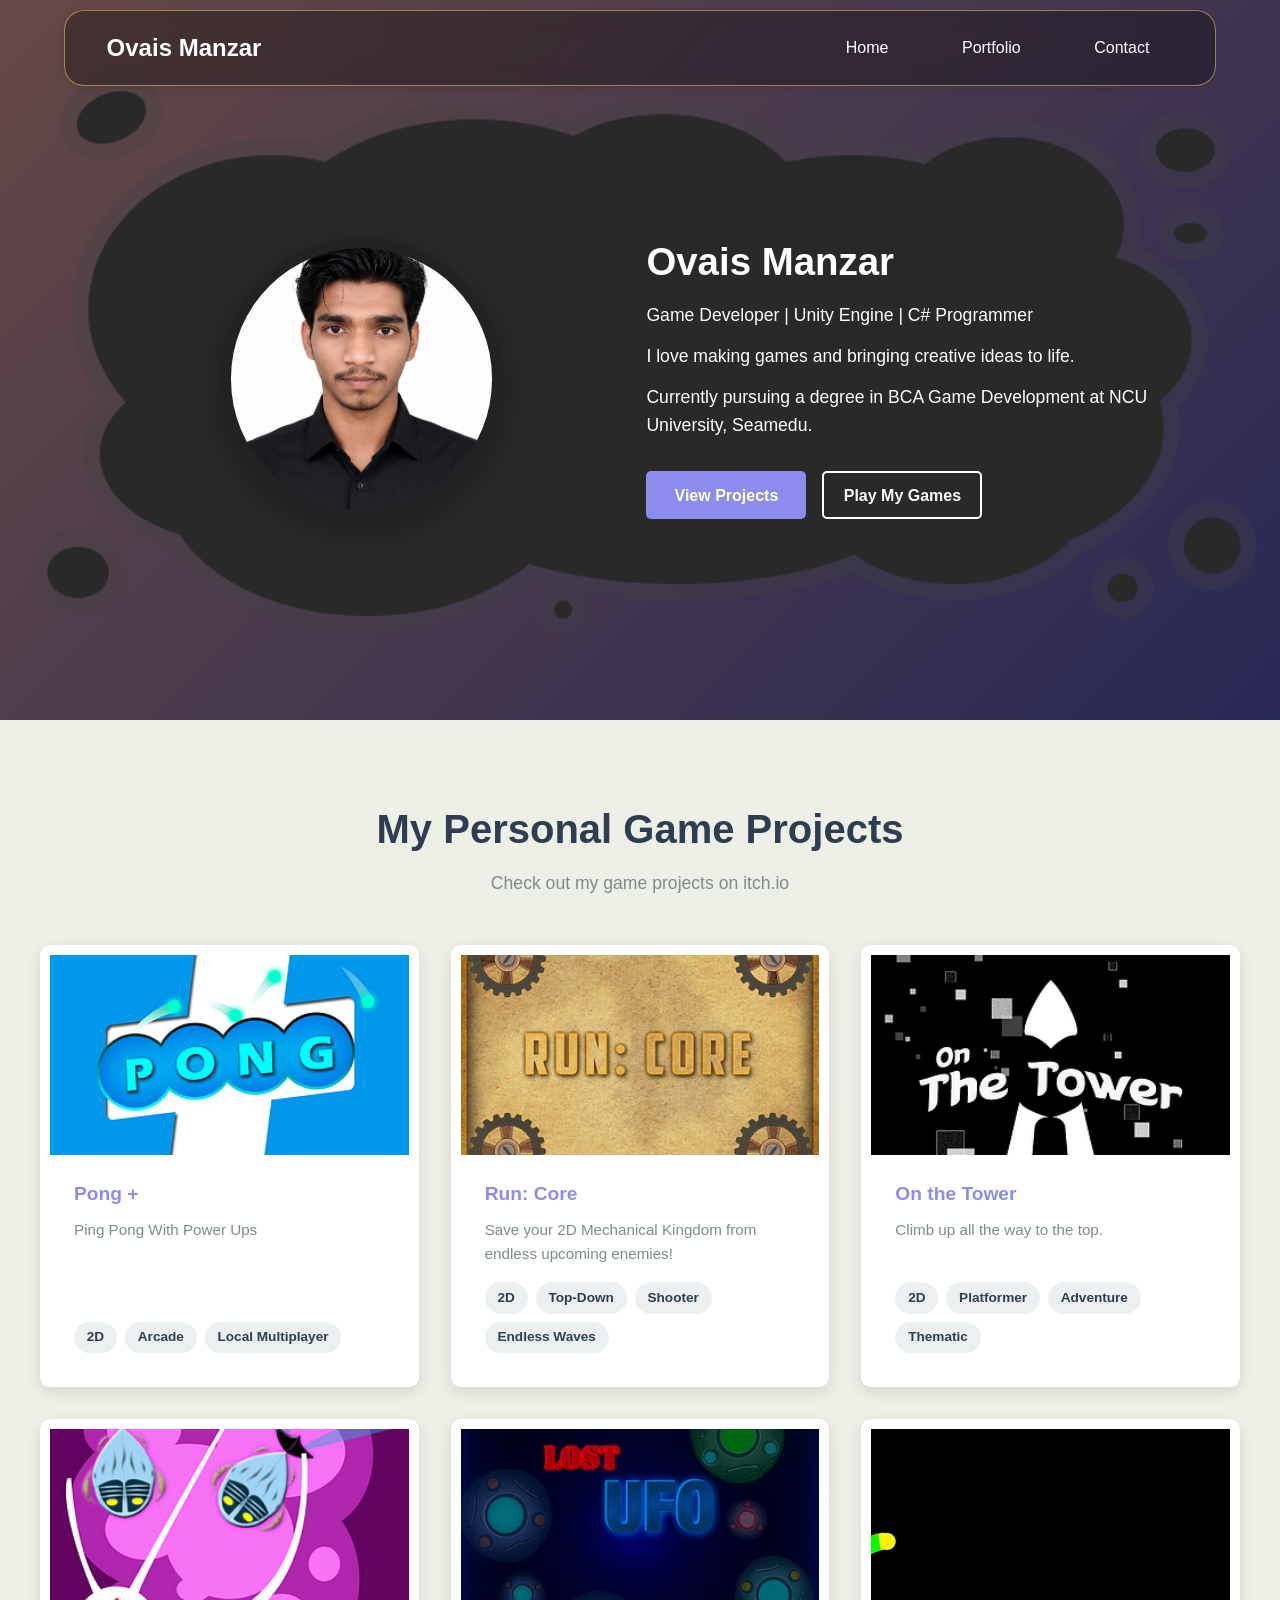
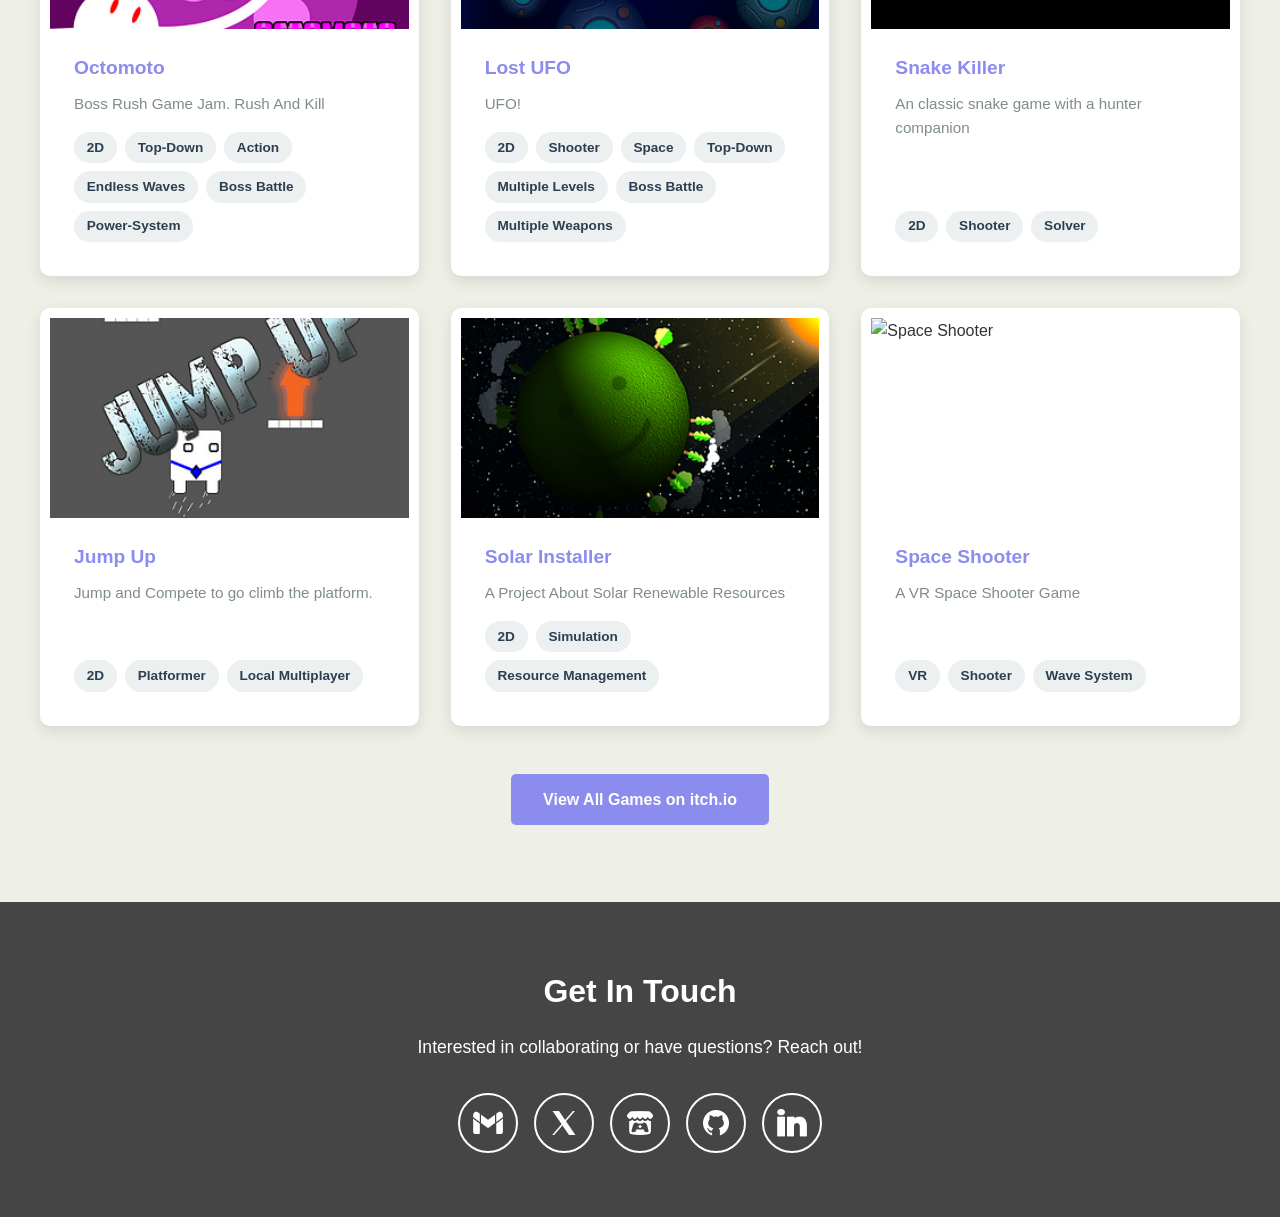
==== commit 33f9e241: "applied my image" ====
--- a/index.html
+++ b/index.html
@@ -31,7 +31,7 @@
         <img src="src/images/backdrops/2.png" alt="Backdrop" class="hero-backdrop">
         <div class="intro-container">
             <div class="intro-image">
-                <img src="src/images/others/ProfilePic2.png" alt="Profile Picture" width="300">
+                <img src="src/images/others/ProfImg2.png" alt="Profile Picture" width="300">
             </div>
             <div class="intro-text">
                 <h1>Ovais Manzar</h1>
--- a/src/css/style.css
+++ b/src/css/style.css
@@ -175,6 +175,24 @@
     display: none;
 }
 
+/* .intro-image {
+    flex: 1;
+    text-align: center;
+    display: flex;
+    justify-content: center;
+    align-items: center;
+    min-width: 0;
+}
+
+.intro-image img {
+    width: 100%;
+    max-width: clamp(250px, 22vw, 400px);
+    border-radius: 50%;
+    border: clamp(5px, 2vw, 10px) solid rgba(29, 29, 29, 0.5);
+    box-shadow: 0 10px 30px rgba(0, 0, 0, 0.3);
+    object-fit: contain;
+    object-position: center;
+} */
 .intro-image {
     position: relative;
     flex: 1;
@@ -198,7 +216,6 @@
     
     z-index: 1;
 }
-
 .intro-text {
     flex: 1;
     position: relative;
@@ -751,7 +768,6 @@
 
     .intro-image img {
         width: clamp(20vw, 60vw, 70vw);
-        aspect-ratio: 1;
     }
 
     .intro-buttons {
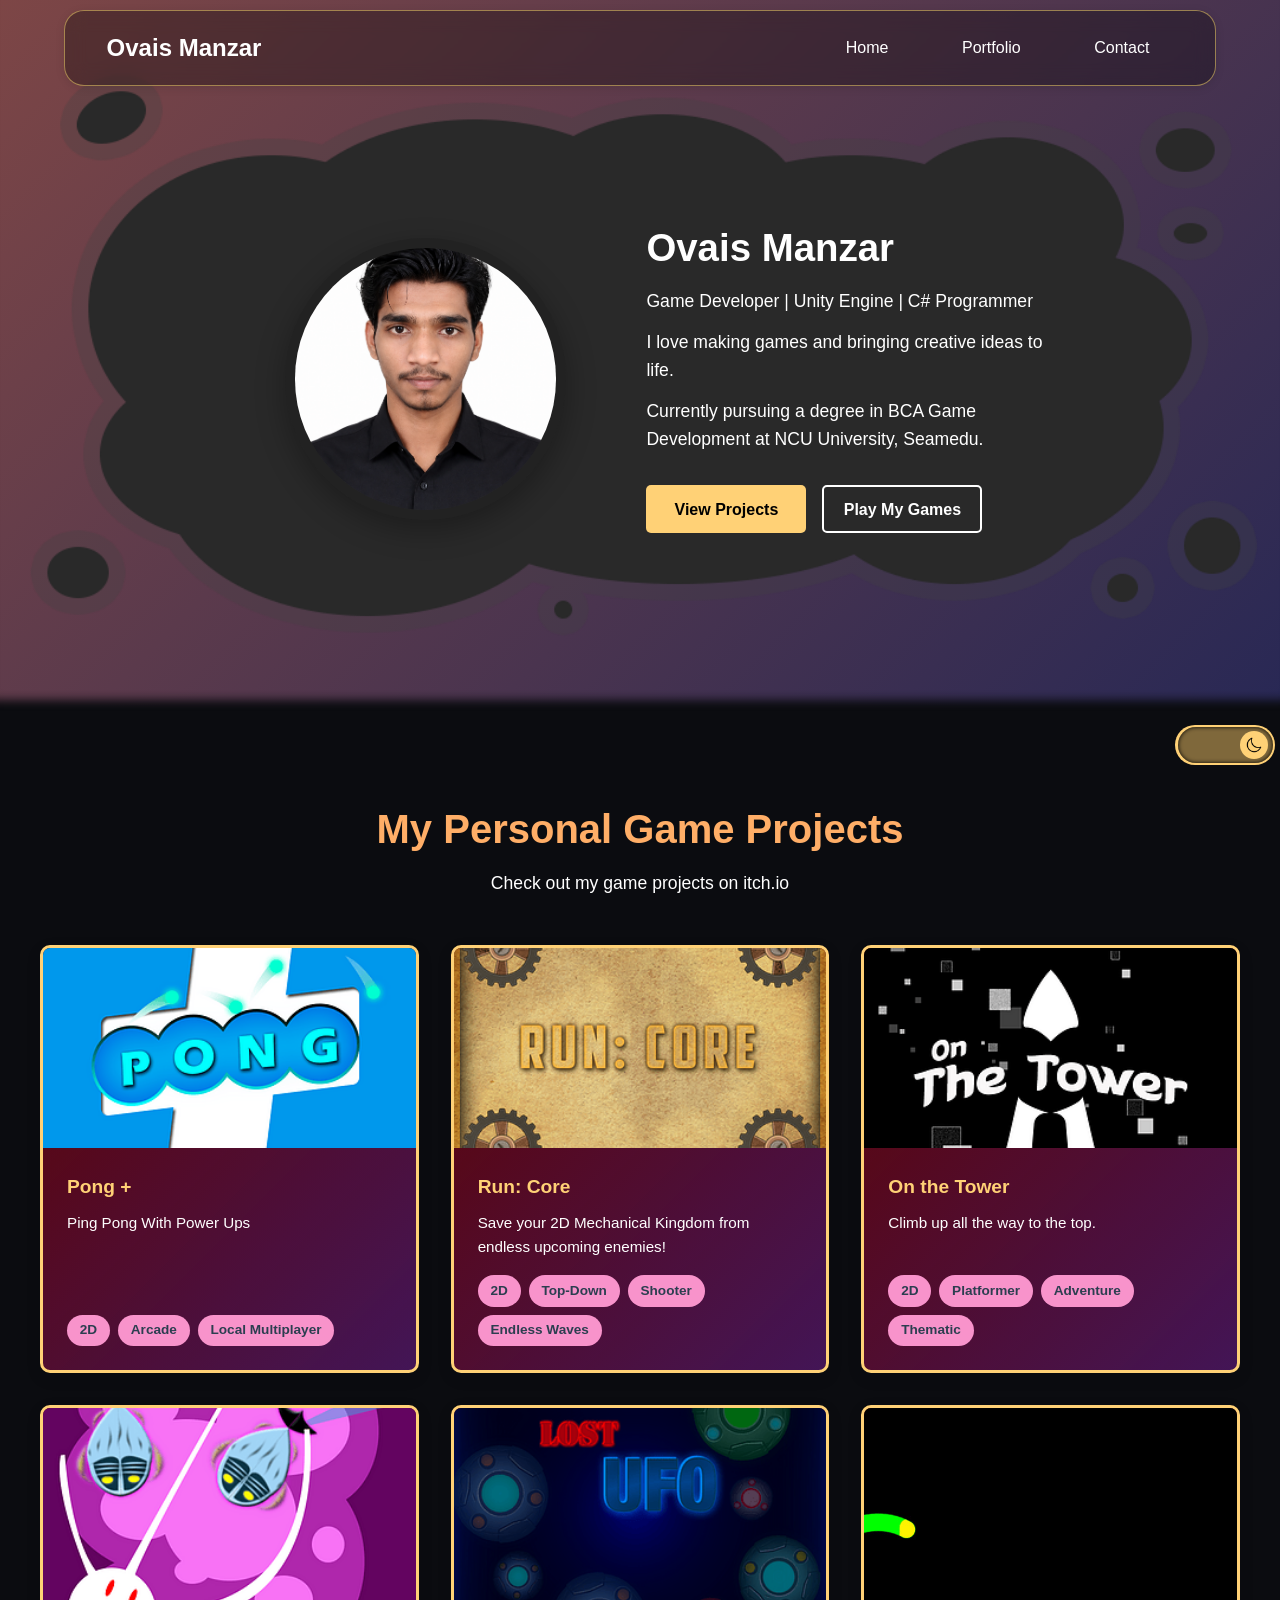
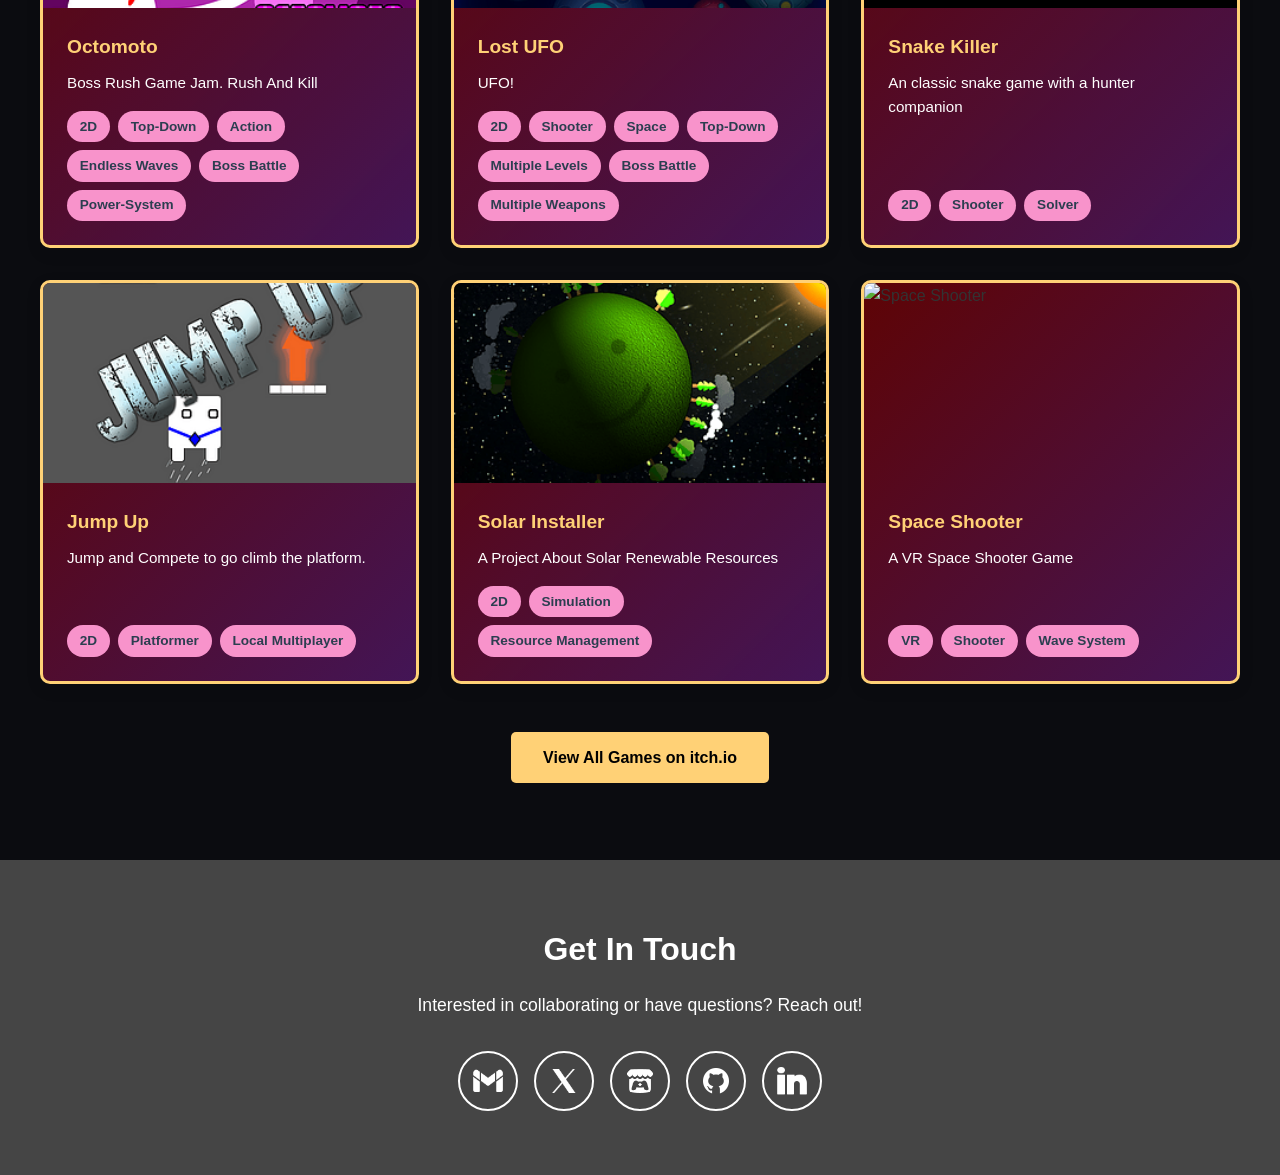
==== commit 047bd2d5: "Implemented Theme Section" ====
--- a/index.html
+++ b/index.html
@@ -1,5 +1,6 @@
 <!DOCTYPE html>
-<html lang="en">
+<html lang="en" data-theme="light">  
+    <!-- light and sci-fi -->
 <head>
     <meta charset="UTF-8">
     <meta name="viewport" content="width=device-width, initial-scale=1.0">
@@ -56,6 +57,17 @@
 
     <!-- Portfolio Section -->
     <section id="portfolio" class="portfolio-section">
+        <div class="theme-container" id="theme">
+            <div class="theme-center" id = 'theme-center'>
+                <div class="rolling-circle left">
+                    <div class="spinner">
+                        <img class="theme-icon active" src="src/images/icons/light-mode.png" alt="">
+                        <img class = "theme-icon" src="src/images/icons/dark-mode.png" alt="">
+                    </div>
+                </div>
+            </div>
+
+        </div>
         <div class="portfolio-container">
             <h2>My Personal Game Projects</h2>
             <p class="portfolio-subtitle">Check out my game projects on itch.io</p>
--- a/src/css/style.css
+++ b/src/css/style.css
@@ -1,4 +1,40 @@
 /* General Styles */
+/* declaring variables */
+:root {
+    --bg-color: #ffffff;
+    --navbar-txt-lightmode-color: #000000;
+    --heading-txt-color: #2c3e50;;
+    --text-color: #7f8c8d;
+    --card-color: rgb(255, 255, 255);
+    --card-border-color: rgba(76, 0, 255, 0.2);
+    --card-hover-color: rgba(0, 0, 0, 0.2);
+    --card-name-color: #8b8ced;
+    --card-tag-color: rgb(225, 225, 225);
+    --btn-fill-color: #8B8CED;
+    --btn-fill-txt-color: white;
+    --btn-hollow-color: white;
+    --btn-hollow-hover-txt-color: #8b8ced;
+    --theme-fill-color: rgba(255, 255, 255, 0.5);
+}
+/* intiailizing the sci-fi theme */
+[data-theme = "sci-fi"]{
+    --bg-color: #0b0c10;          /* Deep obsidian/space black */
+    --navbar-txt-lightmode-color: #ffae67;
+    --heading-txt-color: #ffae67;  /* Neon holographic cyan */
+    --text-color: rgb(255, 255, 255);         /* Crisp, metallic silver-grey */
+    /* --card-color: #1f2833;         Dark, metallic star-cruiser hull grey */
+    --card-color: linear-gradient(135deg, #820000b2 0%, #431556 100%);
+    --card-border-color: rgb(255, 209, 118);
+    --card-hover-color: rgba(255, 244, 85, 0.2);
+    --card-name-color: rgb(255, 209, 118);
+    --card-tag-color: rgb(248, 147, 203);
+    --btn-fill-color: rgb(255, 209, 118);
+    --btn-fill-txt-color: black;
+    --btn-hollow-color: white;
+    --btn-hollow-hover-txt-color: black;
+    --theme-fill-color: rgba(0, 0, 0, 0.5);
+}
+
 * {
     margin: 0;
     padding: 0;
@@ -13,7 +49,8 @@
     font-family: 'Segoe UI', Tahoma, Geneva, Verdana, sans-serif;
     line-height: 1.6;
     color: #333;
-    background-color: #eeefe7;
+    background-color: var(--bg-color);
+    /* background-color: #eeefe7; */
     overflow-x: hidden;
 }
 
@@ -41,7 +78,7 @@
 
 .navbar.light-mode .logo,
 .navbar.light-mode .nav-menu a {
-    color: #000;
+    color: var(--navbar-txt-lightmode-color);
 }
 
 .navbar.light-mode .nav-menu a::after {
@@ -139,25 +176,29 @@
 /* Intro Section */
 .hero-section {
     position: relative;
-    height: clamp(600px, 80vh, 90vh);
+    width: 100%;
+    height: clamp(300px, 80vh, 90vh);
     padding: clamp(1.5rem, 4vw, 3rem) 0;
     padding-top: clamp(5rem, 8vw, 8rem);
-    background: linear-gradient(135deg, #2b0000b2 0%, #282855 100%);
+    background: linear-gradient(135deg, #7d4646 0%, #282855 100%);
     color: #fff;
     margin-top: 0;
     display: flex;
     align-items: center;
     justify-content: center;
+
+    box-shadow: inset 0px -30px 10px -10px var(--bg-color);
 }
 
 .intro-container {
     position: relative;
-    width: clamp(280px, 90%, 1200px);
+    width: clamp(280px, 70%, 1200px);
+   
     margin: 0 auto;
     margin-bottom: 1rem;
     display: flex;
     align-items: center;
-    justify-content: space-between;
+    justify-content: flex-start;
     gap: clamp(0.2rem, 1vw, 3rem);
     padding: 0 clamp(0.5rem, 2vw, 2rem);
 }
@@ -260,12 +301,12 @@
     white-space: nowrap;
 }
 .btn-primary {
-    background-color: #8B8CED;
-    color: #fff;
+    background-color: var(--btn-fill-color);
+    color: var(--btn-fill-txt-color);
 }
 .btn-hero{
     width: clamp(2rem, 15vw, 10rem);
-        height: clamp(1rem, 4vw, 3rem);
+    height: clamp(1rem, 4vw, 3rem);
 }
 
 .btn-primary:hover {
@@ -283,7 +324,7 @@
 
 .btn-secondary:hover {
     background-color: #fff;
-    color: #8B8CED;
+    color: var(--btn-hollow-hover-txt-color);
     transform: translateY(-2px);
     box-shadow: 0 5px 15px rgba(255, 135, 239, 0.4);
 }
@@ -312,7 +353,94 @@
 
 /* Portfolio Section */
 .portfolio-section {
+    position: relative;
+    background: var(--bg-color);
     padding: clamp(3rem, 6vw, 6rem) clamp(1rem, 2vw, 2rem);
+}
+
+.theme-container{
+    position: absolute;
+    display: flex;
+    justify-content: center;
+    align-items: center;
+    right: 5px;
+    top: 5px;
+    background-color: var(--card-border-color);
+    width: 100px;
+    height: 40px;
+    /* border: clamp(1px, 1vh, 2px) solid rgb(218, 176, 255); */
+    border-radius: 20px;
+    /* box-shadow: 0 0 10px rgba(255, 0, 0, 0.4); */
+
+    padding: 0;
+}
+
+.theme-center{
+    display: flex;
+    align-items: center;
+    /* justify-content: flex-start; */
+    width: 95%;
+    height: 90%;
+    background-color:var(--theme-fill-color);
+    margin: 0;
+    padding: 0 5px;
+    border-radius: 20px;
+    box-shadow: inset 0 0px 4px black;
+
+    cursor: pointer;
+}
+
+/* .theme-center.active{
+    justify-content: flex-end;
+} */
+
+.rolling-circle{
+    display: flex;
+    justify-content: center;
+    align-items: center;
+    height: 80%;
+    aspect-ratio: 1;
+
+    border-radius: 50%;
+
+    background-color: var(--btn-fill-color);
+
+    transition: transform 0.3s ease-in-out;
+
+}
+.spinner{
+    position: relative;
+    display: flex;
+    justify-content: center;
+    align-items: center;
+    width: 100%;
+    aspect-ratio: 1;
+}
+.theme-icon{
+    position: absolute;
+
+    width: 70%;
+    aspect-ratio: 1;
+    transition: transform 0.3s ease-in-out, opacity 0.15s ease-out;
+    transform-origin: center;
+
+    opacity: 0;
+}
+.theme-icon.active{
+    opacity: 1;
+}
+.rolling-circle.left{
+    transform: translateX(0px);
+   
+}
+.rolling-circle.right{
+    transform: translateX(57px);
+}
+.rolling-circle.left .theme-icon{
+     transform: rotate(0deg);
+}
+.rolling-circle.right .theme-icon{
+     transform: rotate(360deg);
 }
 
 .portfolio-container {
@@ -324,12 +452,12 @@
     font-size: clamp(1.3rem, 5vw, 2.5rem);
     text-align: center;
     margin-bottom: clamp(0.25rem, 1vw, 0.5rem);
-    color: #2c3e50;
+    color: var(--heading-txt-color);
 }
 
 .portfolio-subtitle {
     text-align: center;
-    color: #7f8c8d;
+    color: var(--text-color);
     font-size: clamp(0.75rem, 2.5vw, 1.1rem);
     margin-bottom: clamp(1.5rem, 4vw, 3rem);
 }
@@ -342,12 +470,13 @@
 }
 
 .portfolio-card {
-    background-color: #ffffff;
+    background: var(--card-color);
+    /* background: linear-gradient(135deg, #820000b2 0%, #431556 100%); */
     border-radius: 10px;
     overflow: hidden;
     box-shadow: 0 5px 15px rgba(0, 0, 0, 0.1);
     transition: all 0.3s ease;
-    border: clamp(5px, 1.5vw, 10px) solid rgba(255, 255, 255, 0.5);
+    border: clamp(1px, 1vw, 3px) solid var(--card-border-color);
     display: flex;
     flex-direction: column;
     text-decoration: none;
@@ -357,7 +486,7 @@
 
 .portfolio-card:hover {
     transform: translateY(-10px);
-    box-shadow: 0 15px 30px rgba(0, 0, 0, 0.2);
+    box-shadow: 0 15px 30px var(--card-hover-color);
 }
 
 .card-image {
@@ -387,7 +516,7 @@
 .card-content h3 {
     margin-bottom: clamp(0.3rem, 1vw, 0.5rem);
     font-size: clamp(0.85rem, 2.5vw, 1.2rem);
-    color: #8b8ced;
+    color: var(--card-name-color);
 }
 
 .card-content a {
@@ -402,7 +531,7 @@
 }
 
 .card-content p {
-    color: #7f8c8d;
+    color: var(--text-color);
     font-size: clamp(0.65rem, 2vw, 0.95rem);
     margin-bottom: clamp(0.5rem, 1.5vw, 1rem);
     flex: 1;
@@ -416,7 +545,7 @@
 
 .game-tag {
     display: inline-block;
-    background-color: #ecf0f1;
+    background-color: var(--card-tag-color);
     color: #2c3e50;
     padding: clamp(0.2rem, 0.5vw, 0.3rem) clamp(0.5rem, 1.5vw, 0.8rem);
     border-radius: 20px;
@@ -544,7 +673,7 @@
     .nav-menu.active {
         display: flex;
         transform: translateX(0);
-    }
+    } 
 
     .nav-menu li {
         margin: 0.5rem 0;
@@ -616,10 +745,11 @@
     }
 
     .intro-buttons {
-        flex-direction: column;
+        flex-direction: row;
         gap: 0.75rem;
         width: 100%;
     }
+
     .intro-text h1 {
         font-size: clamp(2rem, 10vw, 15rem);
         margin-bottom: clamp(0.5rem, 2vw, 1rem);
@@ -635,10 +765,11 @@
     .btn {
         width: 100%;
     }
+
     .btn-hero{
-        width: clamp(8rem, 90vw, 50vw);
+        width: clamp(8rem, 12vw, 20vw);
         height: clamp(2.5rem, 5vh, 20vh);
-        font-size: medium;
+        font-size: small;
     }
     .portfolio-grid {
         grid-template-columns: 1fr;
@@ -807,6 +938,7 @@
     }
 }
 
+
 /* Tablets (768px - 1023px) */
 @media (min-width: 768px) and (max-width: 1023px) {
     .hero-backdrop {
@@ -822,7 +954,7 @@
     }
 
     .intro-buttons {
-        flex-direction: column;
+        flex-direction: row;
         width: 100%;
     }
 
@@ -831,7 +963,9 @@
     }
     .btn-hero{
         width: clamp(8rem, 10vw, 10rem);
-        height: clamp(2.5rem, 5vw, 5rem);
+        height: clamp(2.5rem, 3vw, 5rem);
+        font-size: smaller;
+
     }
     .contact-links {
         flex-wrap: wrap;
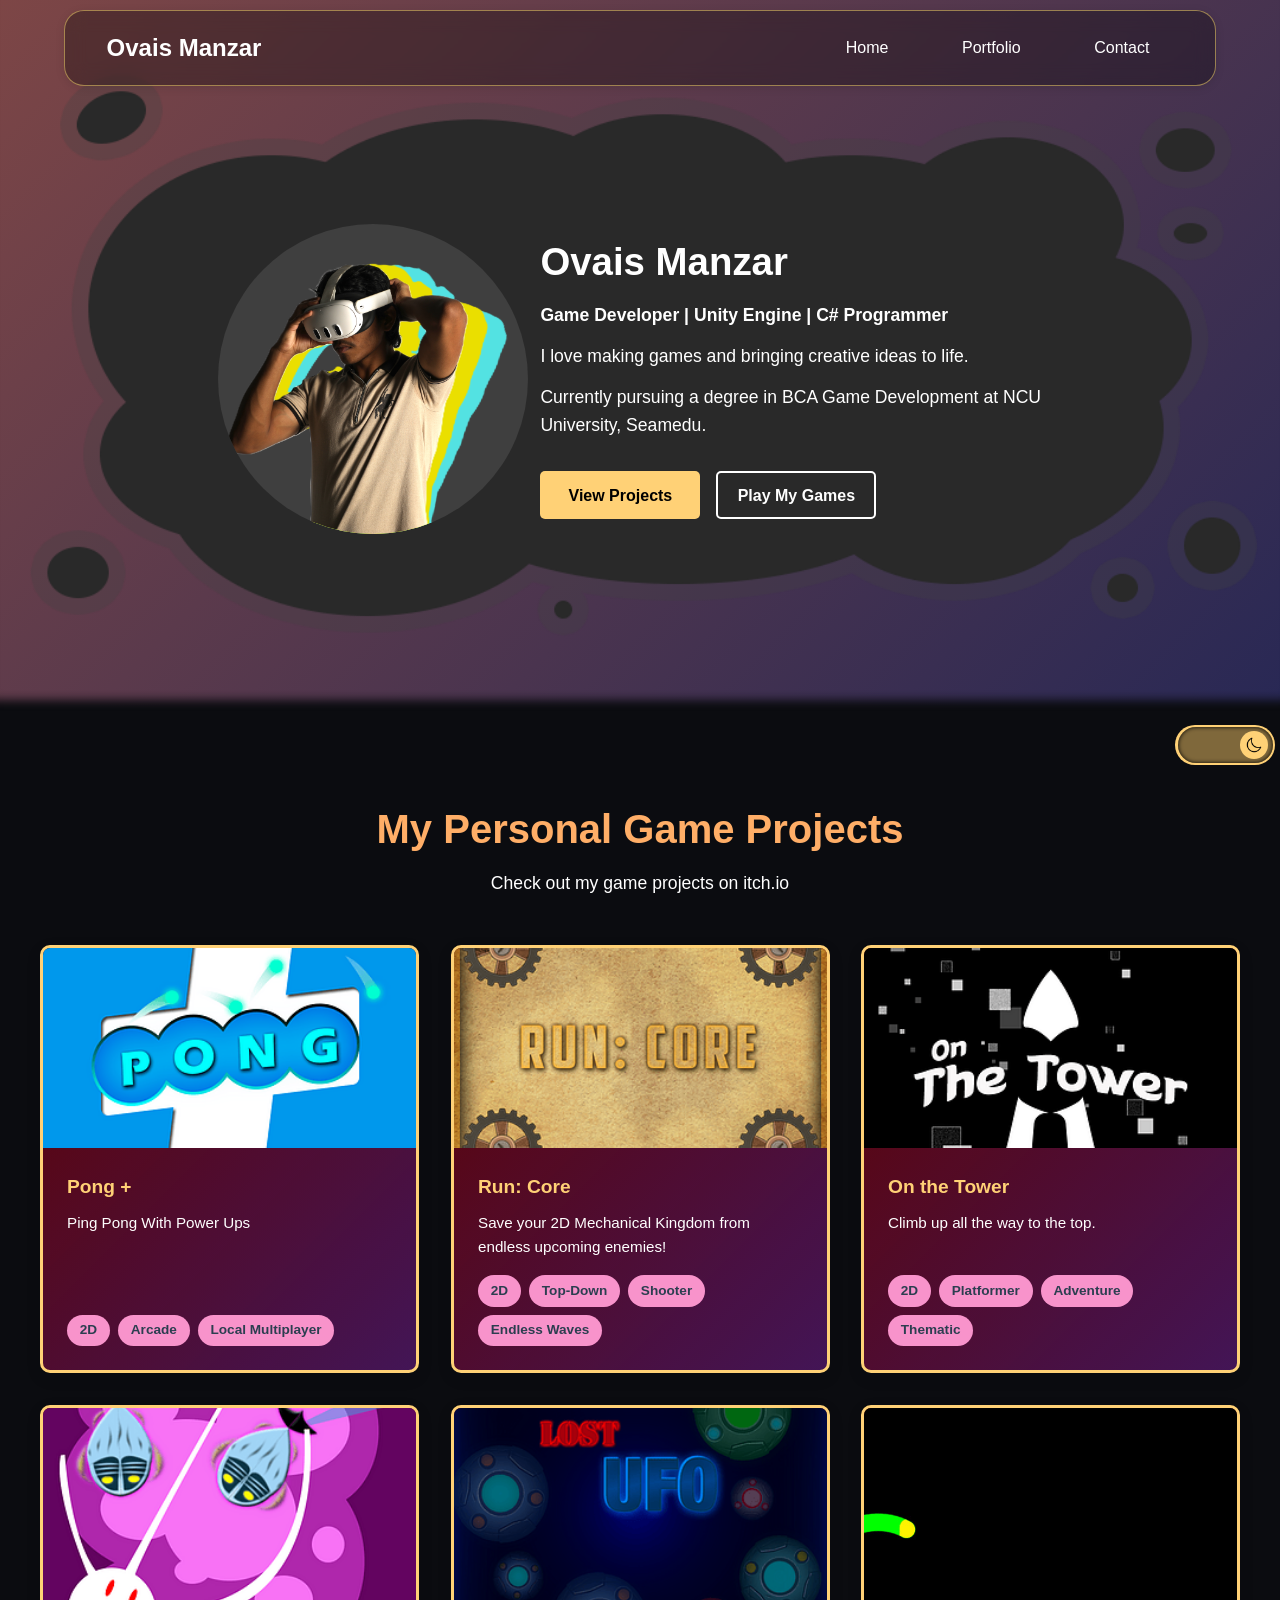
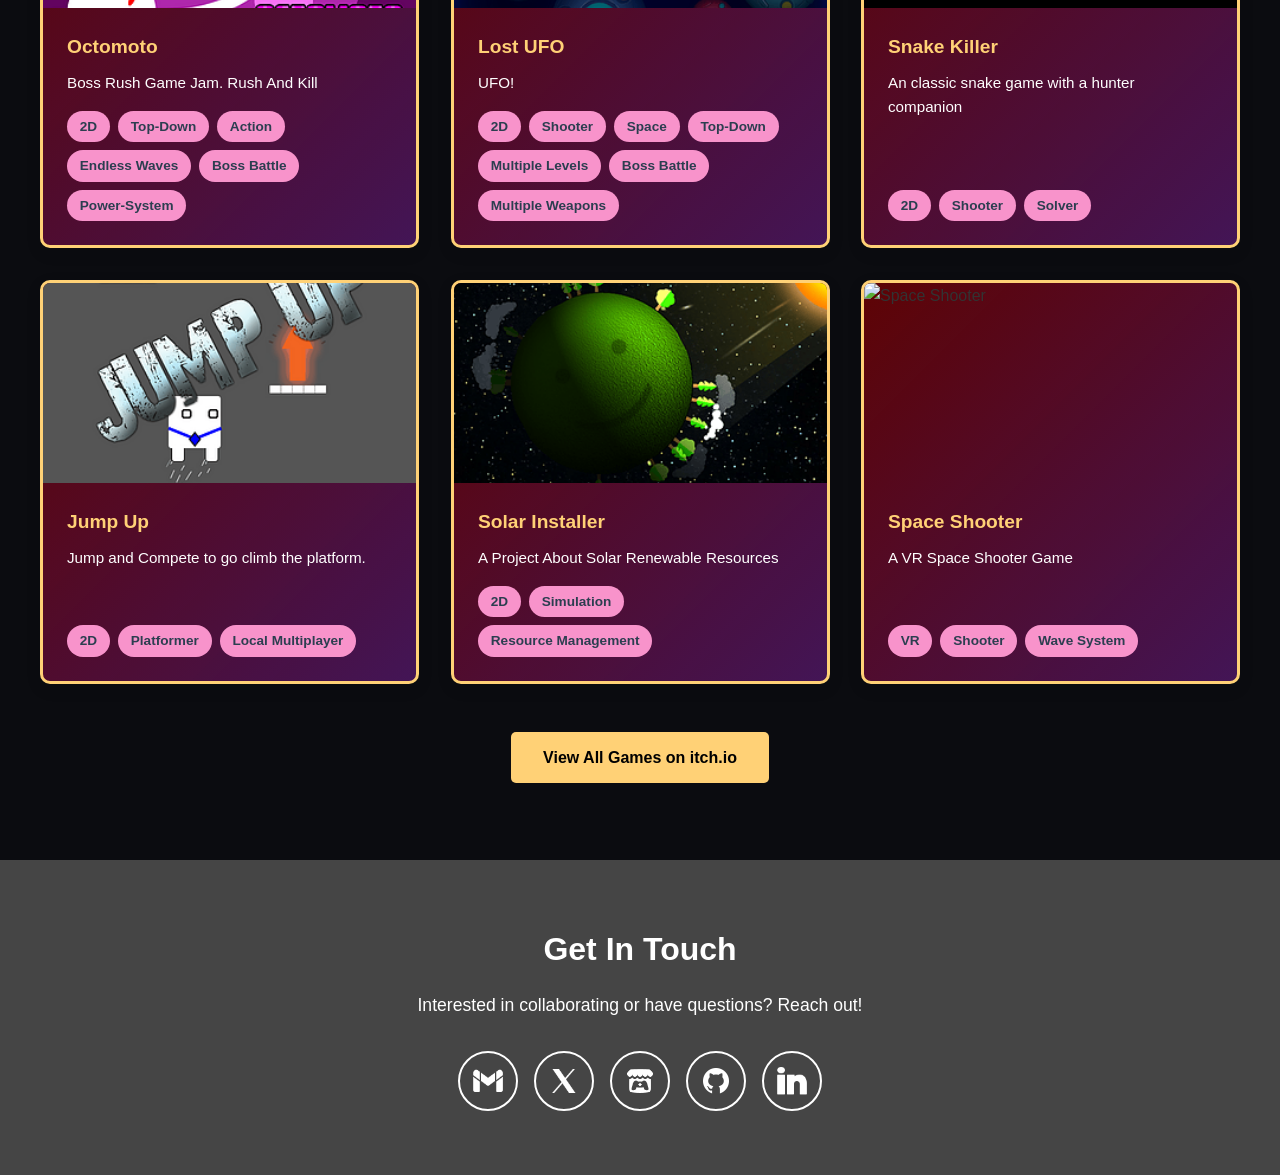
==== commit 2724ef56: "Updated profile and website" ====
--- a/index.html
+++ b/index.html
@@ -4,7 +4,7 @@
 <head>
     <meta charset="UTF-8">
     <meta name="viewport" content="width=device-width, initial-scale=1.0">
-    <link rel="icon" type="image/x-icon" href="src/images/owl.png">
+    <link rel="icon" type="image/x-icon" href="src/images/logo2.png">
     <title>Ovais Portfolio</title>
     <link rel="stylesheet" href="src/css/style.css">
 </head>
@@ -32,11 +32,15 @@
         <img src="src/images/backdrops/2.png" alt="Backdrop" class="hero-backdrop">
         <div class="intro-container">
             <div class="intro-image">
-                <img src="src/images/others/ProfImg2.png" alt="Profile Picture" width="300">
+                <div class="img-container">
+                    <img src="src/images/others/VROvaisShape.png" alt="Profile Picture" width="300" class="deg5">
+                    <img src="src/images/others/VROvaisShape.png" alt="Profile Picture" width="300" class="deg10">
+                    <img src="src/images/others/VROvaisExposure.png" alt="Profile Picture" width="300">
+                </div>
             </div>
             <div class="intro-text">
                 <h1>Ovais Manzar</h1>
-                    <p class="tagline">Game Developer | Unity Engine | C# Programmer</p>
+                    <p class="tagline"><strong>Game Developer | Unity Engine | C# Programmer</strong></p>
                     <p>I love making games and bringing creative ideas to life.</p>
                     <p>Currently pursuing a degree in BCA Game Development at NCU University, Seamedu.</p>
                 <div class="intro-buttons">
@@ -74,6 +78,7 @@
             
             <div id="portfolio-grid" class="portfolio-grid">
                 <!-- Portfolio cards will be generated by JavaScript -->
+                 <!-- <a class="portfolio-card"></a> -->
             </div>
 
             <div class="view-all">
--- a/src/css/style.css
+++ b/src/css/style.css
@@ -184,6 +184,7 @@
     color: #fff;
     margin-top: 0;
     display: flex;
+
     align-items: center;
     justify-content: center;
 
@@ -192,13 +193,16 @@
 
 .intro-container {
     position: relative;
+    /* height: 100%; */
+    /* width: 100%; */
+    height: clamp(5rem, 70%, 800px);
     width: clamp(280px, 70%, 1200px);
    
     margin: 0 auto;
     margin-bottom: 1rem;
     display: flex;
     align-items: center;
-    justify-content: flex-start;
+    justify-content: center;
     gap: clamp(0.2rem, 1vw, 3rem);
     padding: 0 clamp(0.5rem, 2vw, 2rem);
 }
@@ -235,30 +239,56 @@
     object-position: center;
 } */
 .intro-image {
+    height: 100%;
+    aspect-ratio: 1;
     position: relative;
-    flex: 1;
+    /* flex: 1; */
     text-align: center;
     display: flex;
     justify-content: center;
     align-items: center;
     min-width: 0;
-    
-}
-
-.intro-image img {
+}
+.intro-image>.img-container{
+    position: relative;
     width: 100%;
     aspect-ratio: 1;
-    max-width: clamp(250px, 22vw, 400px);
+    display: flex;
+    justify-content: center;
+    align-items: center;
+
+    background-color: rgba(255, 255, 255, 0.1);
     border-radius: 50%;
-    border: clamp(5px, 2vw, 10px) solid rgba(29, 29, 29, 0.5);
-    box-shadow: 0 10px 30px rgba(0, 0, 0, 0.3);
+    z-index: 5;
+    overflow: hidden;
+}
+
+.intro-image img {
+    position: absolute;
+
+    height: 110%;
+   width: 110%;
+    /* max-width: clamp(250px, 22vw, 400px); */
+    /* border-radius: 50%; */
+    /* border: clamp(5px, 2vw, 10px) solid rgba(29, 29, 29, 0.5);
+    box-shadow: 0 0px 10px rgba(0, 0, 0, 0.3); */
+
     object-fit: cover;
     object-position: center;
     
     z-index: 1;
+    transform-origin: bottom center;
+} 
+.intro-image .deg5{
+    rotate: 10deg;
+    filter: brightness(0) saturate(100%) invert(100%) sepia(36%) saturate(3819%) hue-rotate(119deg) brightness(106%) contrast(77%);
+}
+.intro-image .deg10{
+    rotate: 5deg;
+    filter: brightness(0) saturate(100%) invert(81%) sepia(66%) saturate(1746%) hue-rotate(8deg) brightness(103%) contrast(101%);
 }
 .intro-text {
-    flex: 1;
+    /* flex: 1; */
     position: relative;
     z-index: 1;
     min-width: 0;
@@ -426,6 +456,14 @@
 
     opacity: 0;
 }
+
+.theme-container,
+.theme-container * {
+    -webkit-user-select: none;
+    user-select: none;
+    -webkit-tap-highlight-color: transparent;
+}
+
 .theme-icon.active{
     opacity: 1;
 }
@@ -468,24 +506,63 @@
     gap: clamp(1rem, 3vw, 2rem);
     margin-bottom: clamp(1.5rem, 4vw, 3rem);
 }
-
+/* .card-holder{
+    position: relative;
+    width: 100%;
+    height: 100%;
+
+} */
 .portfolio-card {
+    position: relative;
     background: var(--card-color);
     /* background: linear-gradient(135deg, #820000b2 0%, #431556 100%); */
     border-radius: 10px;
-    overflow: hidden;
+   
     box-shadow: 0 5px 15px rgba(0, 0, 0, 0.1);
-    transition: all 0.3s ease;
+    transform: scale(1);
+   
     border: clamp(1px, 1vw, 3px) solid var(--card-border-color);
     display: flex;
     flex-direction: column;
     text-decoration: none;
     color: inherit;
     cursor: pointer;
-}
-
-.portfolio-card:hover {
-    transform: translateY(-10px);
+    overflow: hidden;
+    will-change: transform;
+    transition: all 0.3s ease;
+}
+
+.portfolio-card::after{
+    position: absolute;
+    content: '';
+    top: 0;
+    left: -150%;
+    width: 50%;
+    height: 100%;
+    background: linear-gradient(
+      to right,
+      rgba(255, 255, 255, 0) 0%,
+      rgba(255, 255, 255, 0.3) 50%,
+      rgba(255, 255, 255, 0) 100%
+    );
+    transform: skewX(-25deg);
+    z-index: 1;
+    pointer-events: none;
+}
+body:has(.theme-center.active) .portfolio-card:hover::after {
+    animation: shimmerSweep 0.8s ease-out forwards;
+}
+@keyframes shimmerSweep {
+  0% {
+    left: -150%;
+  }
+  100% {
+    left: 200%;
+  }
+}
+
+body:has(.theme-center.active) .portfolio-card:hover {
+    transform: scale(1.05) !important;
     box-shadow: 0 15px 30px var(--card-hover-color);
 }
 
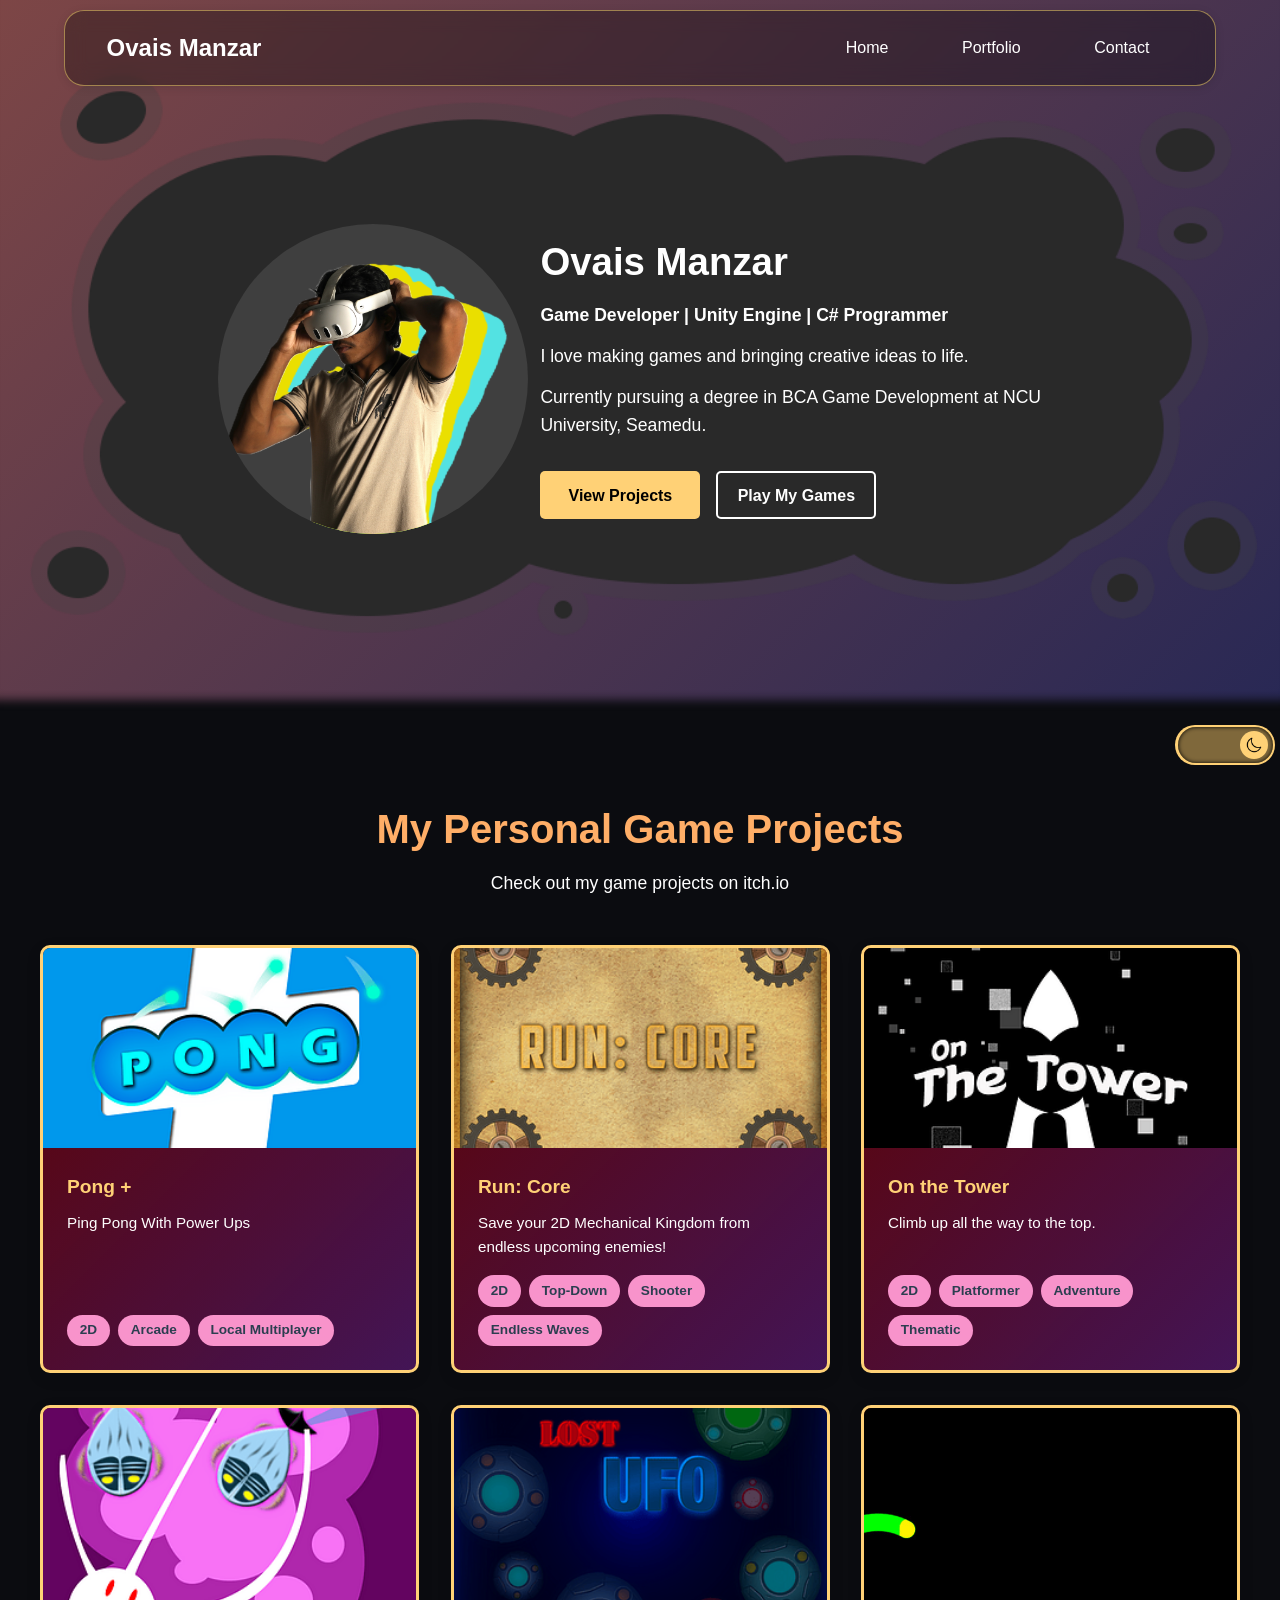
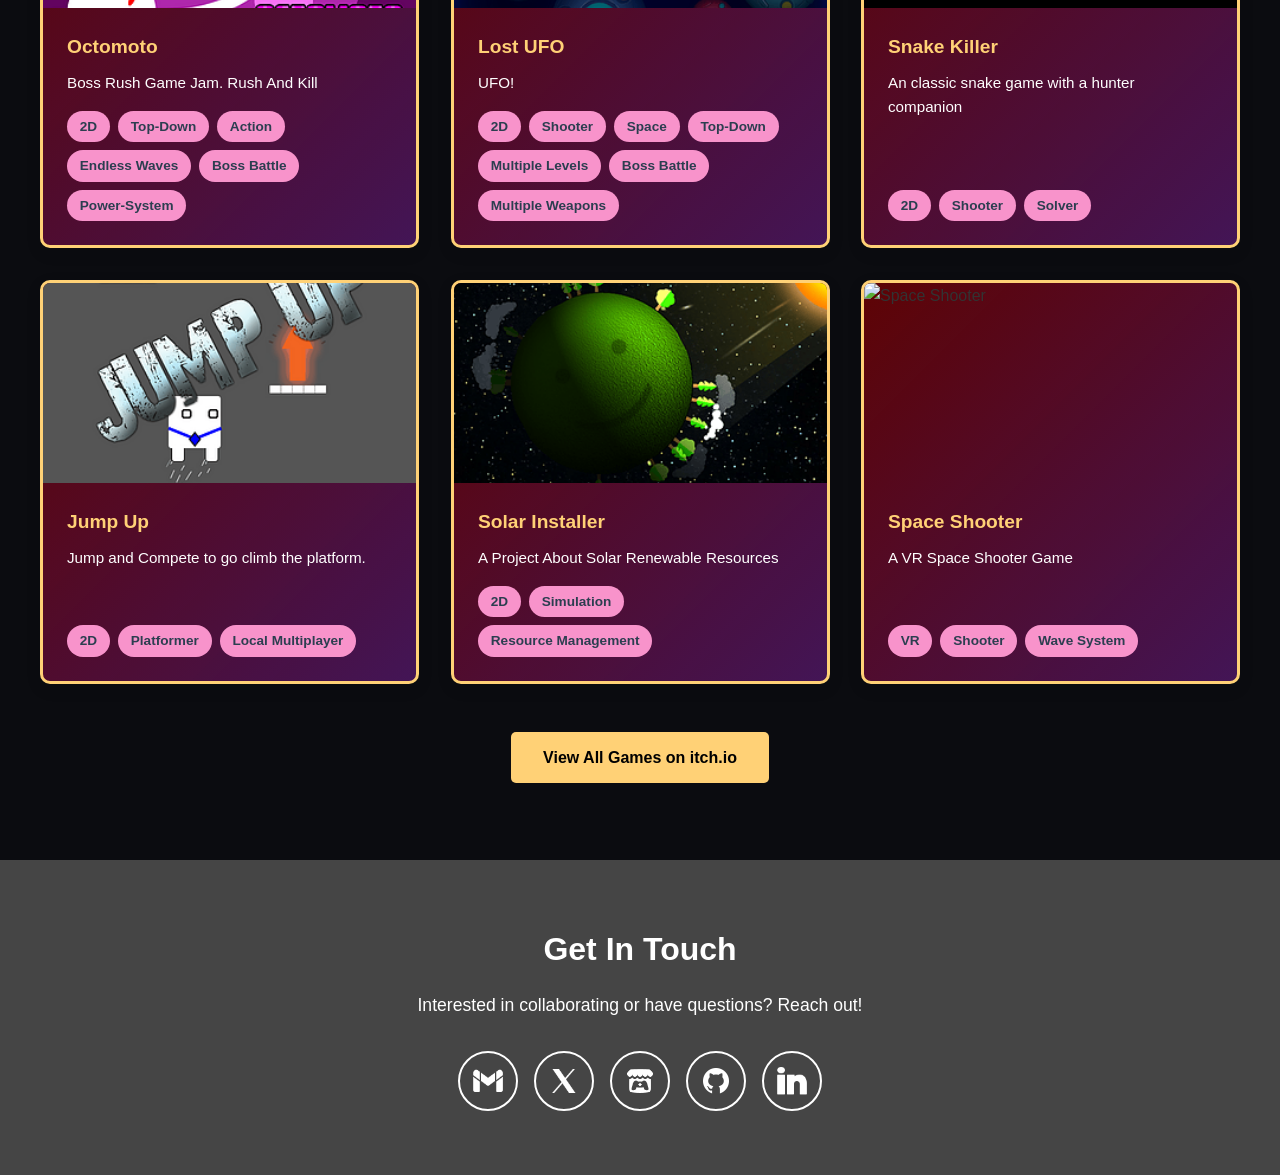
==== commit 79d06814: "Optimized profile photo" ====
--- a/index.html
+++ b/index.html
@@ -33,9 +33,9 @@
         <div class="intro-container">
             <div class="intro-image">
                 <div class="img-container">
-                    <img src="src/images/others/VROvaisShape.png" alt="Profile Picture" width="300" class="deg5">
-                    <img src="src/images/others/VROvaisShape.png" alt="Profile Picture" width="300" class="deg10">
-                    <img src="src/images/others/VROvaisExposure.png" alt="Profile Picture" width="300">
+                    <img src="src/images/others/VROvaisShape.webp" alt="Profile Picture" width="300" class="deg5">
+                    <img src="src/images/others/VROvaisShape.webp" alt="Profile Picture" width="300" class="deg10">
+                    <img src="src/images/others/VROvaisExposure.webp" alt="Profile Picture" width="300">
                 </div>
             </div>
             <div class="intro-text">
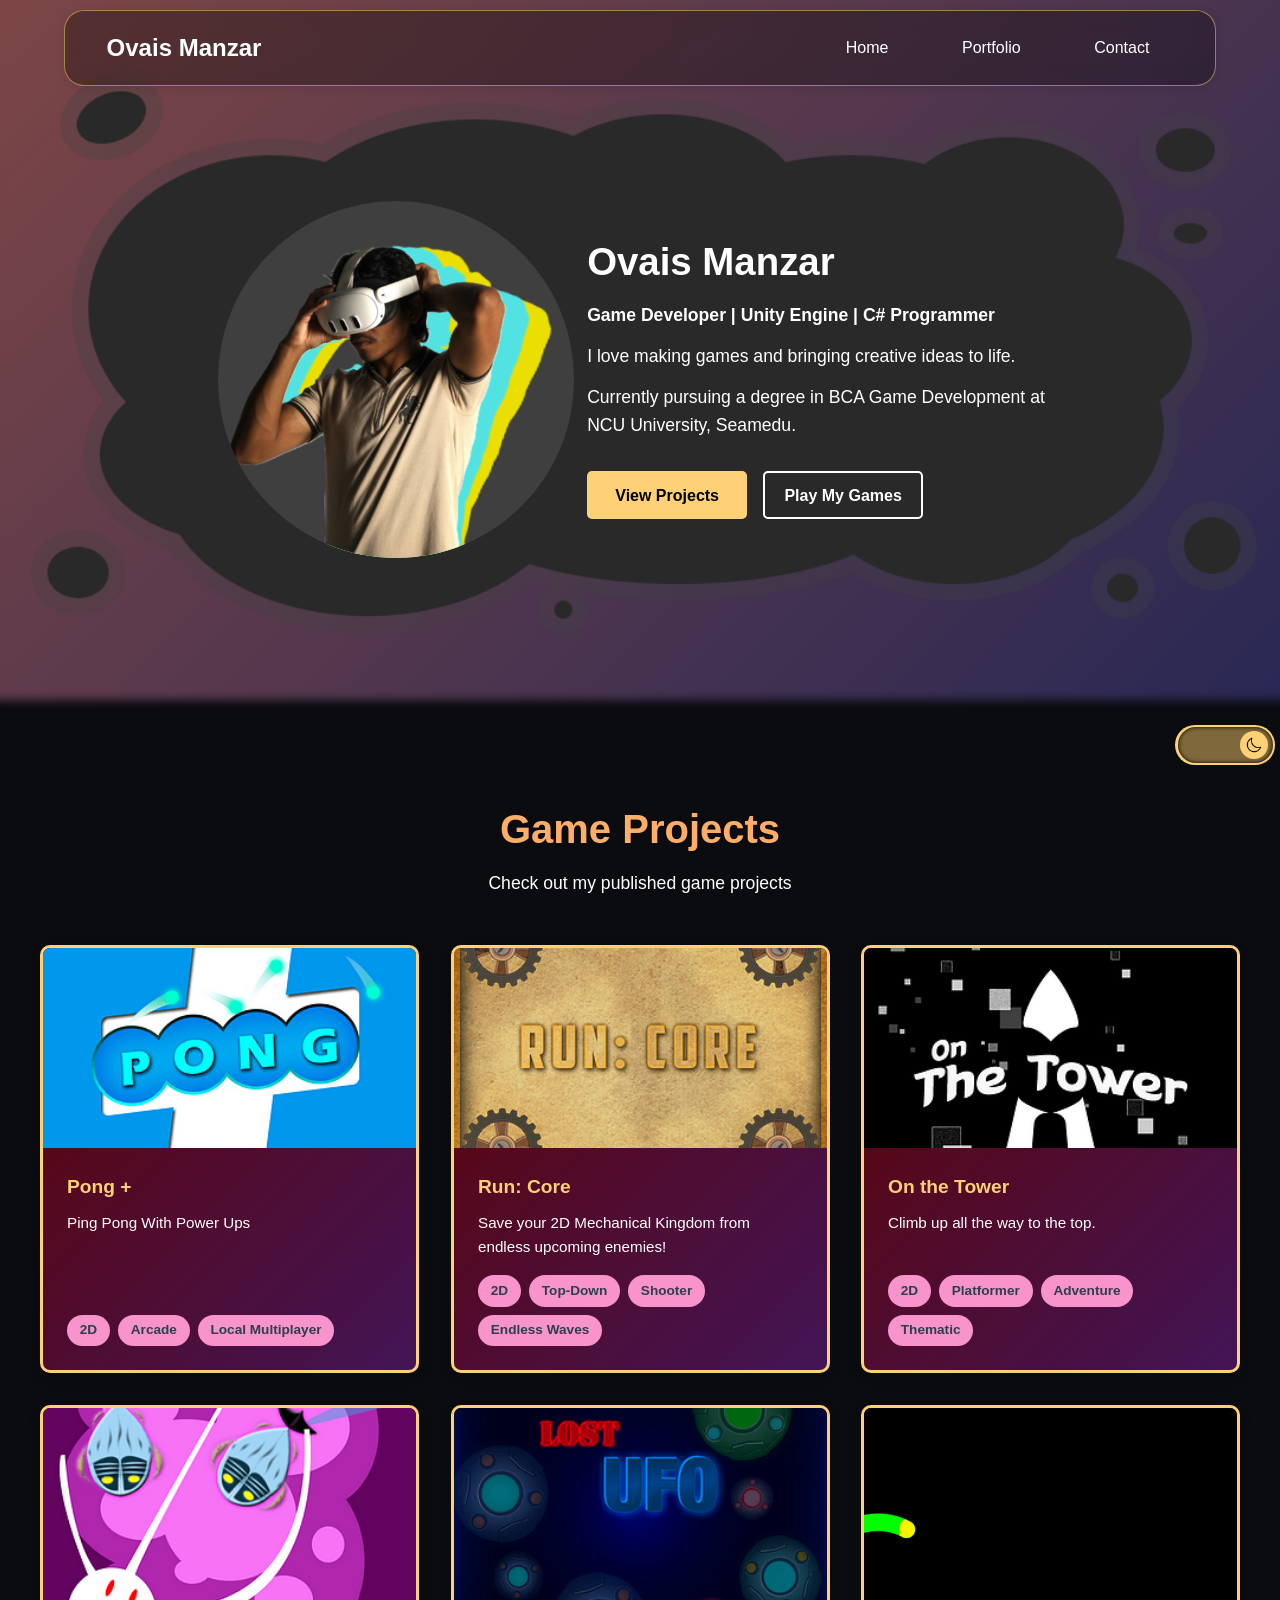
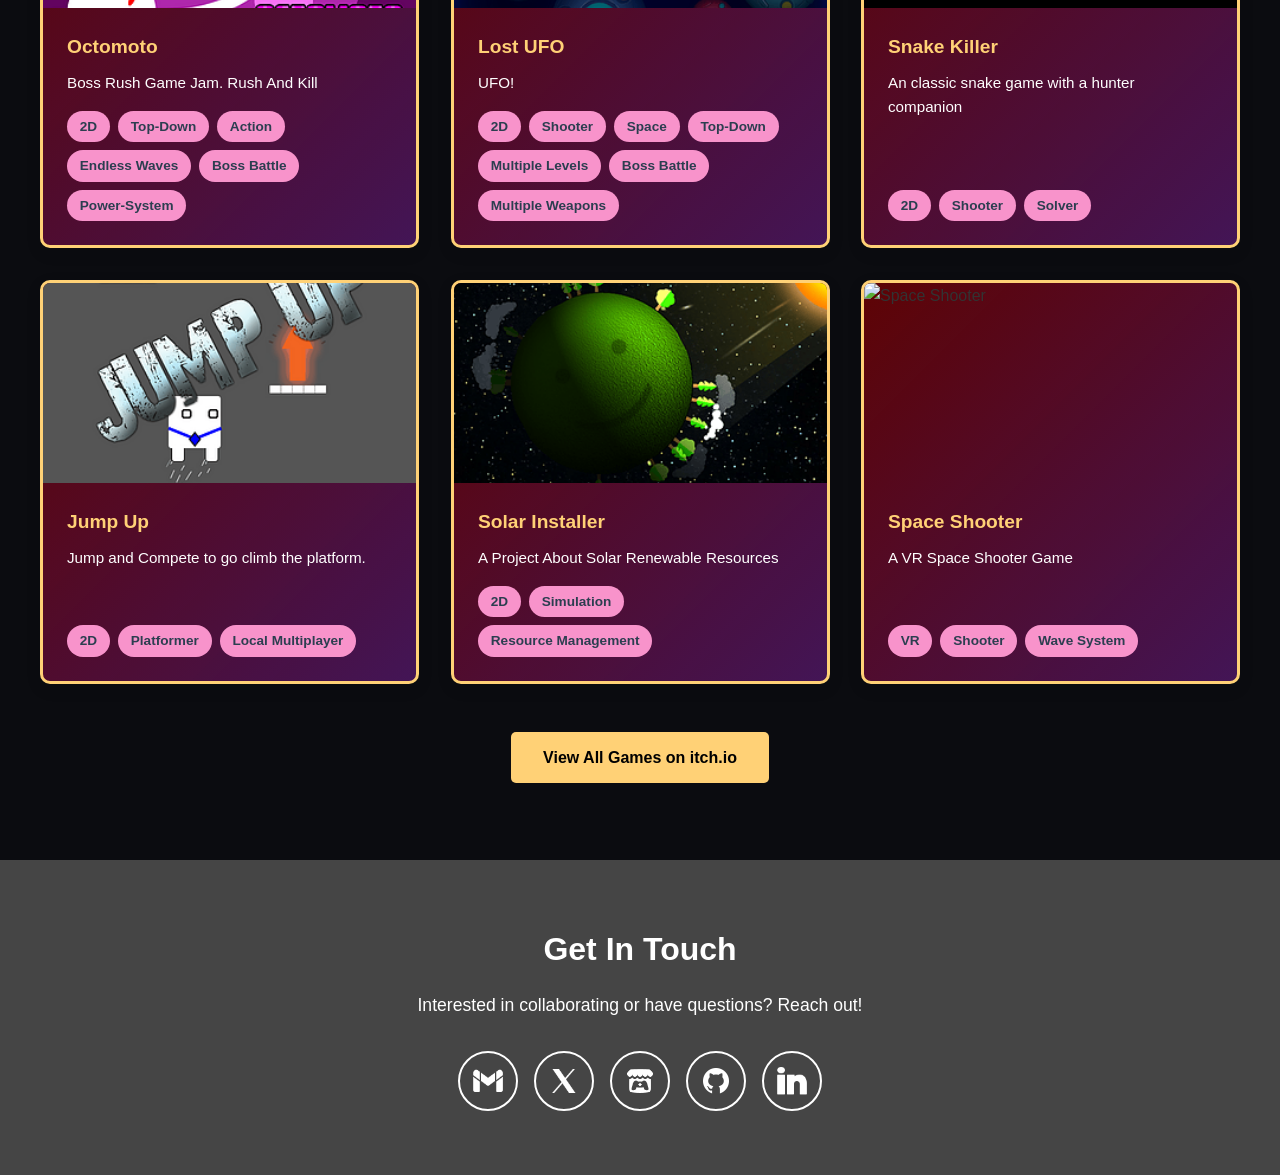
==== commit bea8f671: "Size Values Have Been Updated" ====
--- a/index.html
+++ b/index.html
@@ -33,8 +33,8 @@
         <div class="intro-container">
             <div class="intro-image">
                 <div class="img-container">
+                    <img src="src/images/others/VROvaisShape.webp" alt="Profile Picture" width="300" class="deg10">
                     <img src="src/images/others/VROvaisShape.webp" alt="Profile Picture" width="300" class="deg5">
-                    <img src="src/images/others/VROvaisShape.webp" alt="Profile Picture" width="300" class="deg10">
                     <img src="src/images/others/VROvaisExposure.webp" alt="Profile Picture" width="300">
                 </div>
             </div>
@@ -73,8 +73,8 @@
 
         </div>
         <div class="portfolio-container">
-            <h2>My Personal Game Projects</h2>
-            <p class="portfolio-subtitle">Check out my game projects on itch.io</p>
+            <h2>Game Projects</h2>
+            <p class="portfolio-subtitle">Check out my published game projects</p>
             
             <div id="portfolio-grid" class="portfolio-grid">
                 <!-- Portfolio cards will be generated by JavaScript -->
--- a/src/css/style.css
+++ b/src/css/style.css
@@ -192,7 +192,7 @@
 }
 
 .intro-container {
-    position: relative;
+    position: absolute;
     /* height: 100%; */
     /* width: 100%; */
     height: clamp(5rem, 70%, 800px);
@@ -251,7 +251,7 @@
 }
 .intro-image>.img-container{
     position: relative;
-    width: 100%;
+    width:  100%;
     aspect-ratio: 1;
     display: flex;
     justify-content: center;
@@ -267,7 +267,7 @@
     position: absolute;
 
     height: 110%;
-   width: 110%;
+    width: 110%;
     /* max-width: clamp(250px, 22vw, 400px); */
     /* border-radius: 50%; */
     /* border: clamp(5px, 2vw, 10px) solid rgba(29, 29, 29, 0.5);
@@ -279,13 +279,29 @@
     z-index: 1;
     transform-origin: bottom center;
 } 
-.intro-image .deg5{
-    rotate: 10deg;
+.intro-image>.img-container .deg5{
+    animation: Rotate5Deg 0.5s 1.2s ease-in forwards;
     filter: brightness(0) saturate(100%) invert(100%) sepia(36%) saturate(3819%) hue-rotate(119deg) brightness(106%) contrast(77%);
 }
-.intro-image .deg10{
-    rotate: 5deg;
+.intro-image>.img-container .deg10{
+    animation: Rotate10Deg 0.3s 1.2s ease-in forwards;
     filter: brightness(0) saturate(100%) invert(81%) sepia(66%) saturate(1746%) hue-rotate(8deg) brightness(103%) contrast(101%);
+}
+@keyframes Rotate5Deg{
+    0%{
+        rotate: 0deg;
+    }
+    100%{
+        rotate: 5deg;
+    }
+}
+@keyframes Rotate10Deg{
+    0%{
+        rotate: 0deg;
+    }
+    100%{
+        rotate: 10deg;
+    }
 }
 .intro-text {
     /* flex: 1; */
